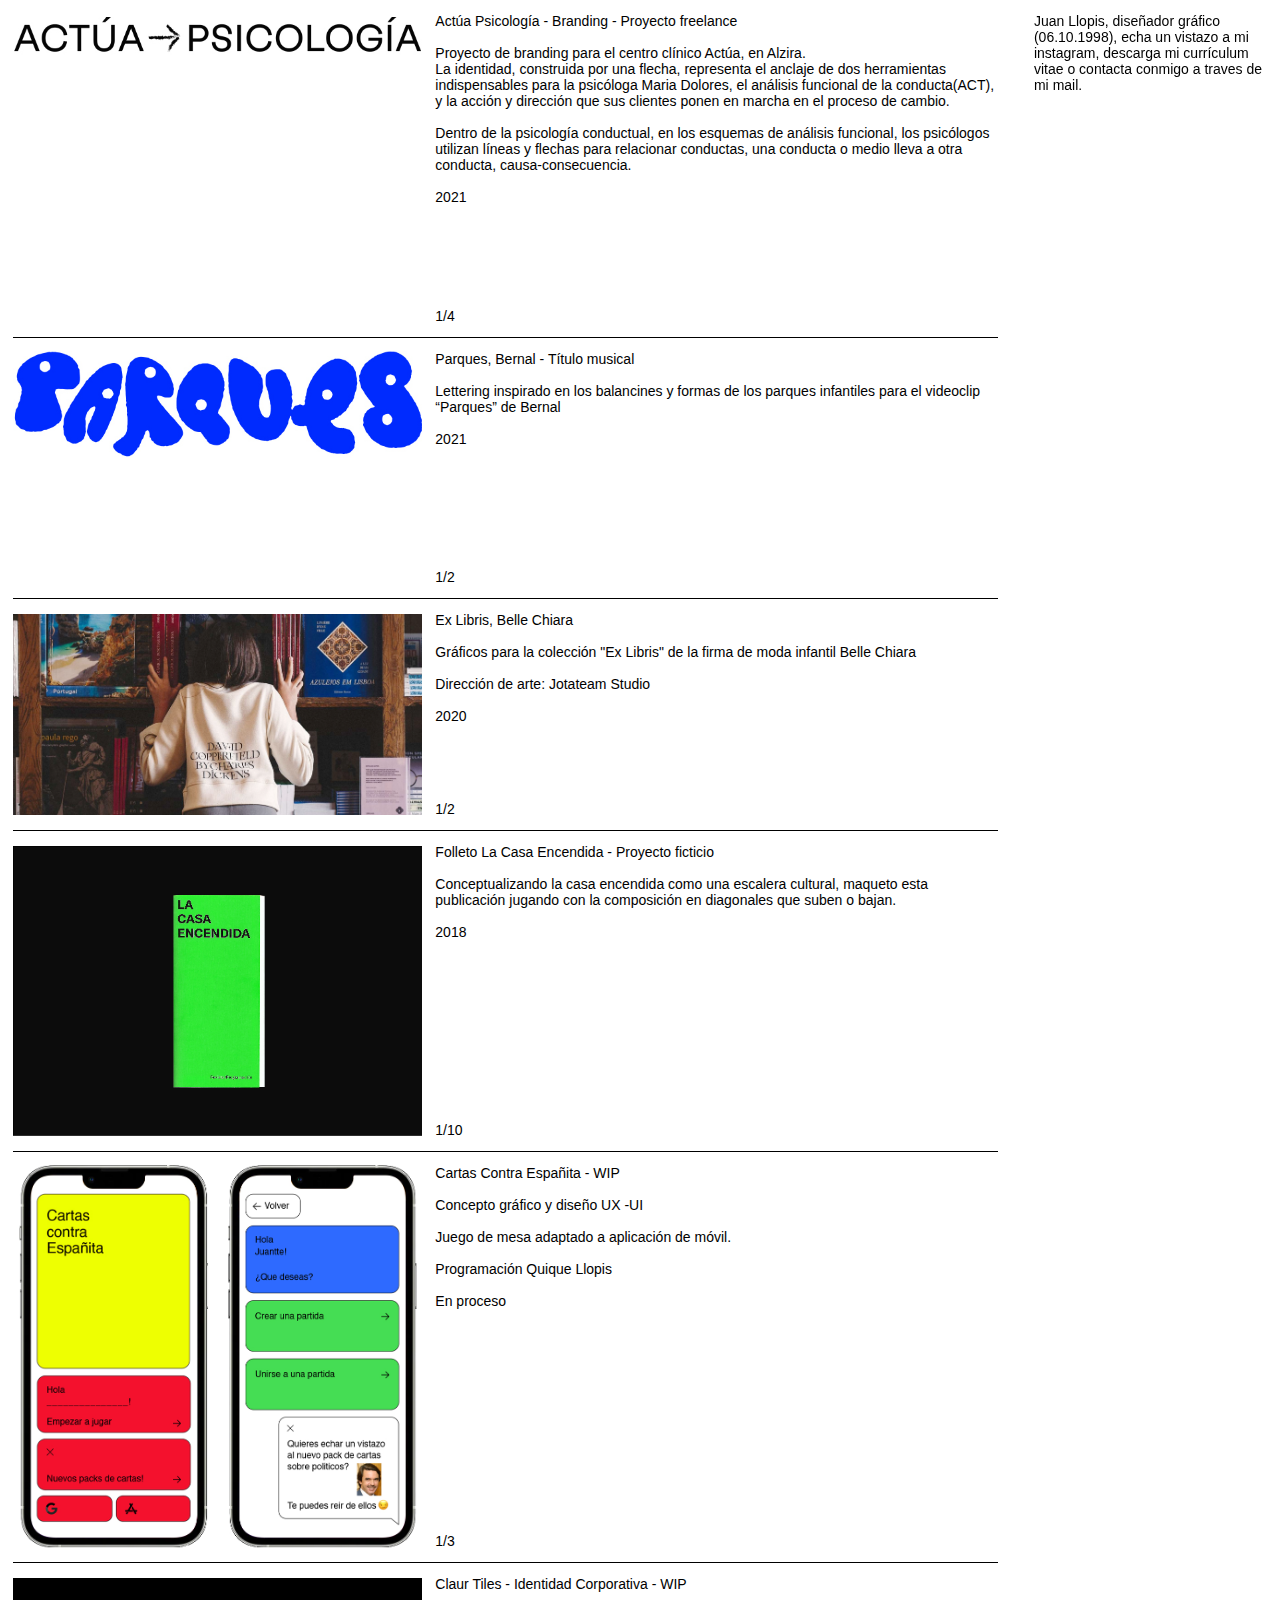
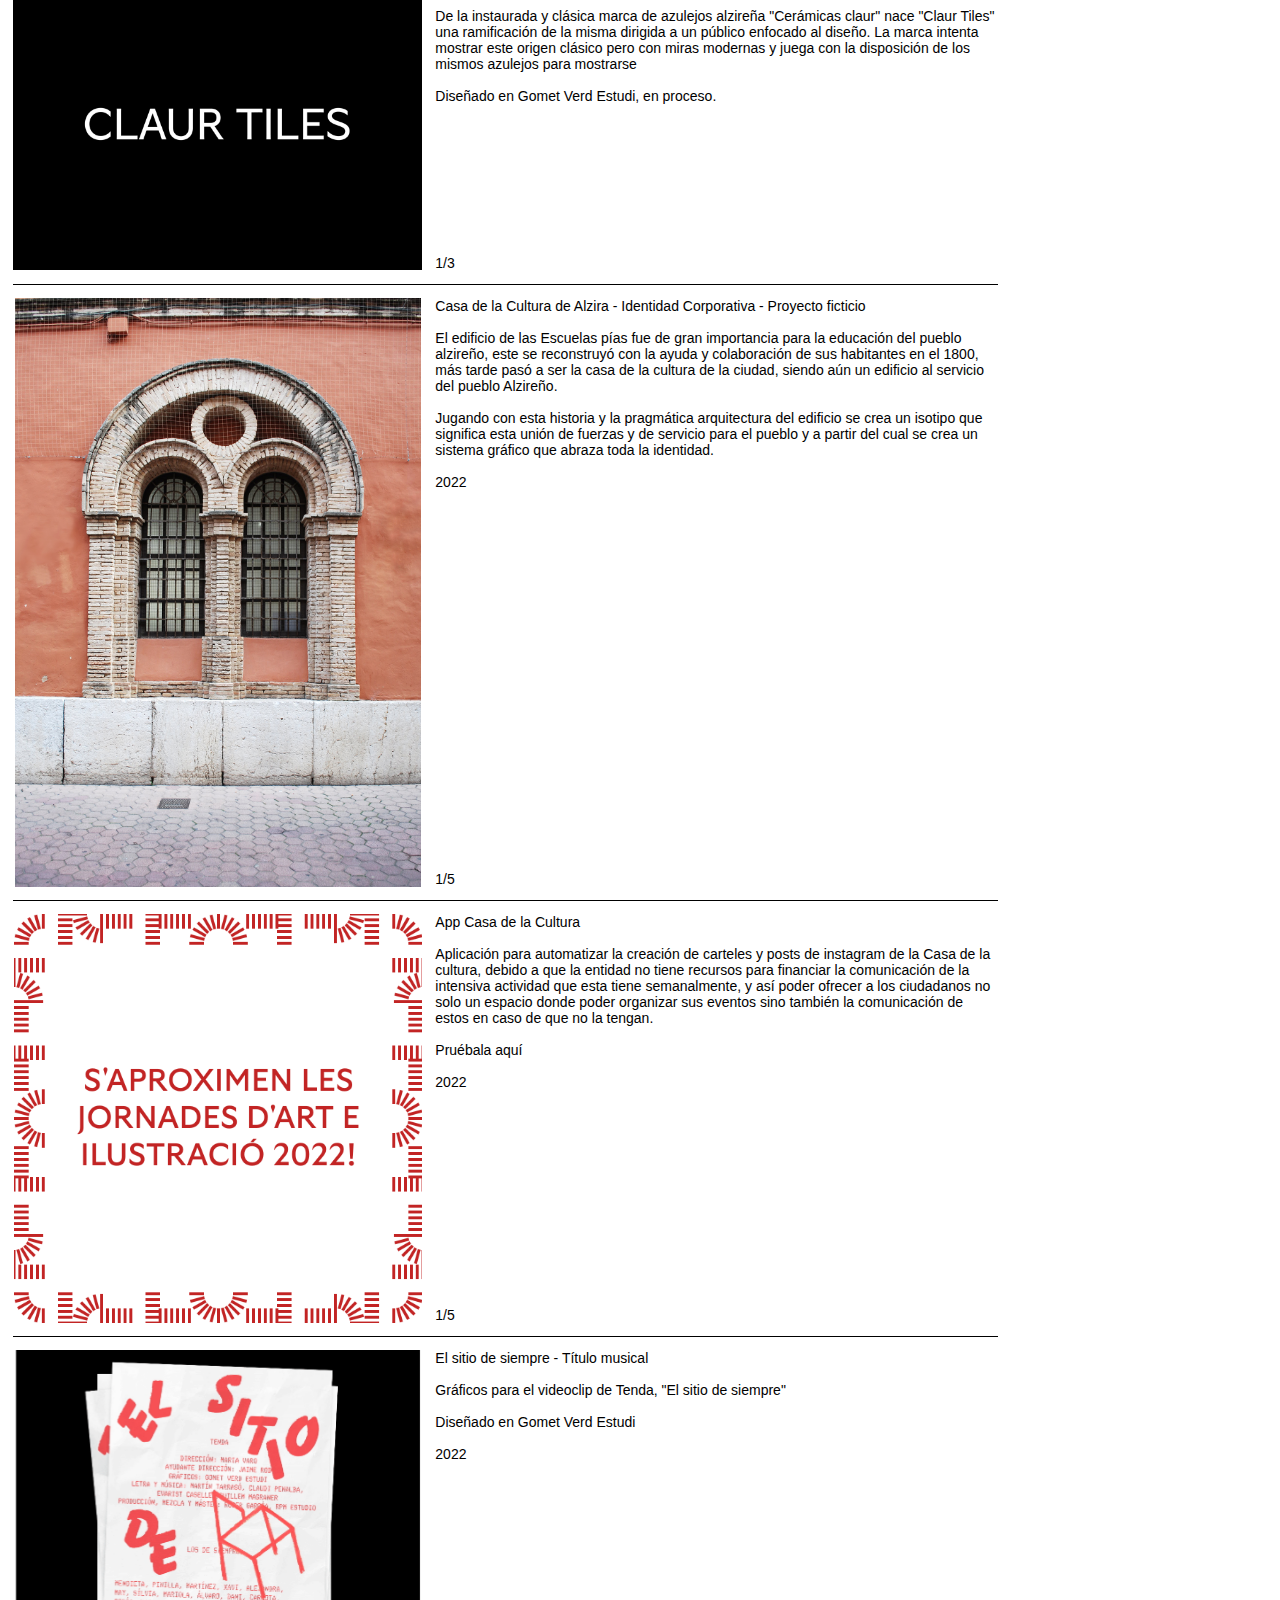
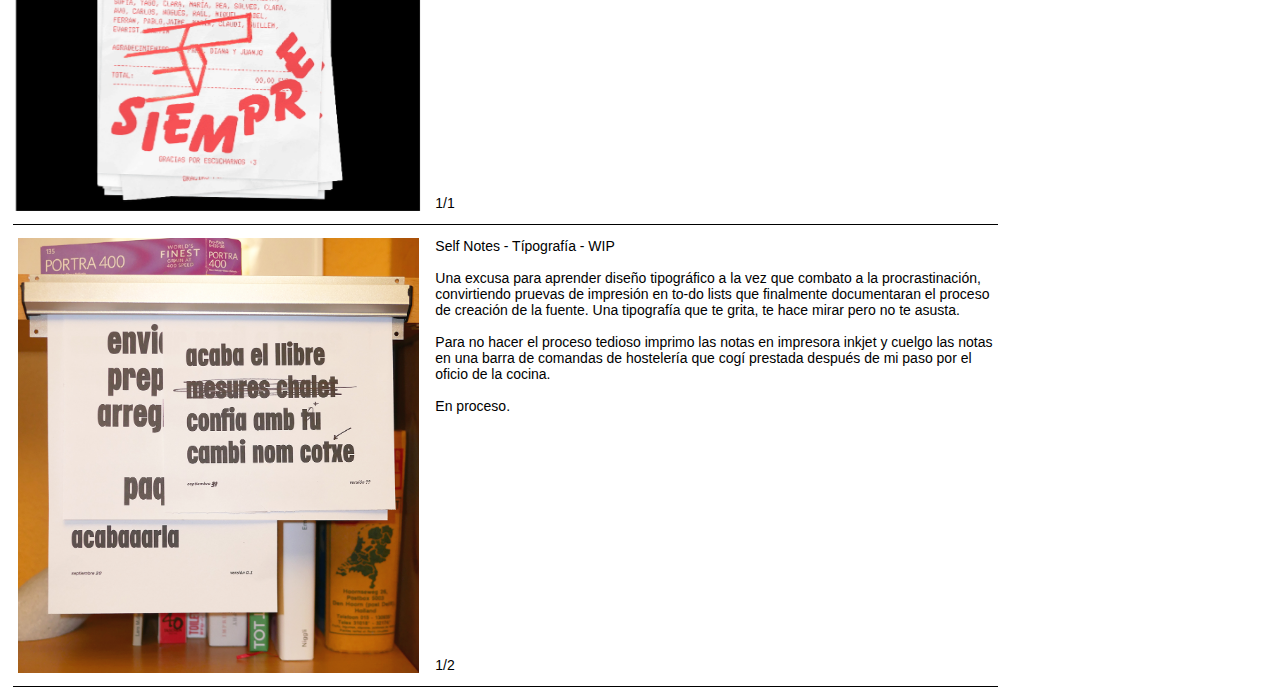
==== index.html @ ba871045 "second commit" ====
<!DOCTYPE html>
<html xmlns="http://www.w3.org/1999/xhtml" lang="en-US">
<head>
	<meta charset="utf-8" />
	<title>Juan Llopis</title>
	<link rel="home" href="http://jacobwise.co.uk/" />

	<link rel="stylesheet" href="/Style Sheets/main.css">
	<link rel="shortcut icon" type="image/png" href="/assets/"/>


	<script src="https://code.jquery.com/jquery-3.3.1.min.js"
			integrity="sha256-FgpCb/KJQlLNfOu91ta32o/NMZxltwRo8QtmkMRdAu8="
			crossorigin="anonymous"></script>

</head>

<body>


		<main id="content" role="main">
    <header style="padding-left: 3%;" class="header col-2">
        
        <p>
            Juan Llopis, diseñador gráfico (06.10.1998), echa un vistazo a mi <a href="https://www.instagram.com/juantte.d/">instagram</a>, <a href="assets/cvjuanllopis.pdf">descarga mi currículum vitae</a> o contacta conmigo a traves de mi <a href="mailto:juantte@gmail.com">mail</a>.<br>
            <br>
        </p>

    </header>
    
    <div class="work">        
            <div class="row entry" style="position: relative">
                
                <div class="col-3">                        

                        <div class="slider slick-slider" data-id="slider--474" style="height: 24.3vw">                   <div class="slider__slide" style="background-image: url('/assets/logoactua.jpg')"></div>             <div class="slider__slide" style="background-image: url('/assets/01.jpg')"></div>                      <div class="slider__slide" style="background-image: url('/assets/02.jpg')"></div>                         <div class="slider__slide" style="background-image: url('/assets/instaactua.jpg')"></div>                                                                                     </div>
                </div>
                    
                <div  class="col-4 text">Actúa Psicología - Branding - Proyecto freelance<br>
                    <br><p>Proyecto de branding para el centro clínico Actúa, en Alzira.</p>
<p>La identidad, construida por una flecha, representa el anclaje de dos herramientas indispensables para la psicóloga Maria Dolores, el análisis funcional de la conducta(ACT), y la acción y dirección que sus clientes ponen en marcha en el proceso de cambio.</p>
<br><p>Dentro de la psicología conductual, en los esquemas de análisis funcional, los psicólogos utilizan líneas y flechas para relacionar conductas, una conducta o medio lleva a otra conducta, causa-consecuencia.
    </p>
<p><br /></p>
<p>2021</p>
                    
                    
                    <div class="text__count"></div>
                </div>
            </div>
            <div class="work__border col-7"></div>        
            <div class="row entry" style="position: relative">
                
                <div class="col-3">                        

                        <div class="slider slick-slider" data-id="slider--468" style="height:18.3vw">                                <div class="slider__slide" style="background-image: url('/assets/parquessolo.jpg')"></div>                                     <div class="slider__slide" style="background-image: url('/assets/bernal2.png')"></div>                        </div>
                </div>
                    
                <div class="col-4 text">Parques, Bernal - Título musical<br>
                    <br><p>Lettering inspirado en los balancines y formas de los parques infantiles para el videoclip <p><a href="https://www.youtube.com/watch?v=XXA6xqgyew8">“Parques” de Bernal</a> </p> 
</p>

<p><br /></p>
<p>2021
</p>
                    
                    
                    <div class="text__count"></div>
                </div>
            </div>
            <div class="work__border col-7"></div>        
            <div class="row entry" style="position: relative">
                
                <div class="col-3">                        

                        <div class="slider slick-slider" data-id="slider--463" style="height:16vw">                                <div class="slider__slide" style="background-image: url('/assets/exibris1.png')"></div>      <div class="slider__slide" style="background-image: url('assets/exlibris2.png')"></div>                       </div>
                </div>
                    
                <div class="col-4 text">Ex Libris, Belle Chiara<br>
                    <br><p>Gráficos para la colección "Ex Libris" de la firma de moda infantil Belle Chiara</p>
                    <br><p>Dirección de arte: Jotateam Studio</p>
<p><br /></p>
<p>2020</p>
                    
                    
                    <div class="text__count"></div>
                </div>
            </div>
            <div class="work__border col-7"></div>        
            <div class="row entry" style="position: relative">
                
                <div class="col-3">                        

                        <div class="slider slick-slider" data-id="slider--456" style="height:23vw">      <div class="slider__slide" style="background-image: url('assets/casa1.jpg')"></div>   <div class="slider__slide" style="background-image: url('assets/casae1.jpg')"></div>  <div class="slider__slide" style="background-image: url('assets/casae2.jpg')"></div>                                              <div class="slider__slide" style="background-image: url('/assets/casa2.jpg')"></div>                                <div class="slider__slide" style="background-image: url('/assets/casa3.jpg')"></div>                                <div class="slider__slide" style="background-image: url('/assets/casa4.jpg')"></div>                                <div class="slider__slide" style="background-image: url('/assets/casa5.jpg')"></div>                <div class="slider__slide" style="background-image: url('/assets/casa6.jpg')"></div>        <div class="slider__slide" style="background-image: url('/assets/casa7.jpg')"></div>  <div class="slider__slide" style="background-image: url('/assets/casa8.jpg')"></div>   </div>
                </div>
                    
                <div class="col-4 text">Folleto La Casa Encendida - Proyecto ficticio<br>
                    <br><p>Conceptualizando la casa encendida como una escalera cultural, maqueto esta publicación jugando con la composición en diagonales que suben o bajan.</p>
<p><br /></p>
<p>2018</p>
                    
                    
                    <div class="text__count"></div>
                </div>
            </div>
            <div class="work__border col-7"></div>        
            <div class="row entry" style="position: relative">
                
                <div class="col-3">                        

                        <div class="slider slick-slider" data-id="slider--450" style="height:30vw">                                <div class="slider__slide" style="background-image: url('/assets/cce1.jpg')"></div>        <div class="slider__slide" style="background-image: url('/assets/cce2.jpg')"></div>       <div class="slider__slide" style="background-image: url('/assets/cce3.jpg')"></div>          </div>
                </div>
                    
                <div class="col-4 text">Cartas Contra Españita - WIP<br>
                    <br><p>Concepto gráfico y diseño UX
                        -UI 
                    </p><p><br /></p><p>Juego de mesa adaptado a aplicación de móvil.</p>
                    <br /></p><p>Programación Quique Llopis</p>
                    <br /></p><p>En proceso</p>
                    
                    <div class="text__count"></div>
                </div>
            </div>
            <div class="work__border col-7"></div>        
            <div class="row entry" style="position: relative">
                
                <div class="col-3">                        

                        <div class="slider slick-slider" data-id="slider--448" style="height:23vw">                                <div class="slider__slide" style="background-image: url('/assets/claur1.jpg')"></div>                  <div class="slider__slide" style="background-image: url('/assets/claur3.jpg')"></div>              <div class="slider__slide" style="background-image: url('assets/claur2.jpg')"></div>                                                                                                 </div>
                </div>
                    
                <div class="col-4 text">Claur Tiles - Identidad Corporativa - WIP <br>
                    <br><p>De la instaurada y clásica marca de azulejos alzireña "Cerámicas claur" nace "Claur Tiles" una ramificación de la misma dirigida a un público enfocado al diseño. La marca intenta mostrar este origen clásico pero con miras modernas y juega con la disposición de los mismos azulejos para mostrarse </p>
<p><br /></p>
<p>Diseñado en Gomet Verd Estudi, en proceso.
</p>
                    
                    
                    <div class="text__count"></div>
                </div>
            </div>
            <div class="work__border col-7"></div>        
            <div class="row entry" style="position: relative">
                
                <div class="col-3">                        

                        <div class="slider slick-slider" data-id="slider--437" style="height:46vw">         <div class="slider__slide" style="background-image: url('/assets/cultura001@0.5x.jpg')"></div>     <div class="slider__slide" style="background-image: url('/assets/cultura02@0.5x.jpg')"></div>                 <div class="slider__slide" style="background-image: url('/assets/cultura5@0.5x@0.5x.jpg')"></div>                                <div class="slider__slide" style="background-image: url('assets/cultura2@0.5x@0.5x.jpg')"></div>     <div class="slider__slide" style="background-image: url('assets/cultura4@0.5x.jpg')"></div>                    </div>
                </div>
                    
                <div class="col-4 text">Casa de la Cultura de Alzira - Identidad Corporativa - Proyecto ficticio<br>
                    <br><p>El edificio de las Escuelas pías fue de gran importancia para la educación del pueblo alzireño, este se reconstruyó con la ayuda y colaboración de sus habitantes en el 1800,  más tarde pasó a ser la casa de la cultura de la ciudad, siendo aún un edificio al servicio del pueblo Alzireño.</p>
                    <br><p>Jugando con esta historia y la pragmática arquitectura del edificio se crea un isotipo que significa esta unión de fuerzas y de servicio para el pueblo y a partir del cual se crea un sistema gráfico que abraza toda la identidad.</p>

</p>
<p><br /></p>
<p>2022
</p>
<div class="text__count"></div>
</div>
</div>
<div class="work__border col-7"></div>        
<div class="row entry" style="position: relative">

                    <div class="col-3">                        

                        <div class="slider slick-slider" data-id="slider--426" style="height: 32vw">                                <div class="slider__slide" style="background-image: url('/assets/cultura.gif')"></div>        <div class="slider__slide" style="background-image: url('/assets/spreads.gif')"></div>                        <div class="slider__slide" style="background-image: url('/assets/culturapp1.jpg')"></div>                                <div class="slider__slide" style="background-image: url('/assets/culturapp2.jpg')"></div>                                <div class="slider__slide" style="background-image: url('/assets/culturapp3.jpg')"></div>               </div>
                    </div>
    
<div class="col-4 text">App Casa de la Cultura<br>    
    <br><p>Aplicación para automatizar la creación de carteles y posts de instagram de la Casa de la cultura, debido a que la entidad no tiene recursos para financiar la comunicación de la intensiva actividad que esta tiene semanalmente, y así poder ofrecer a los ciudadanos no solo un espacio donde poder organizar sus eventos sino también la comunicación de estos en caso de que no la tengan.</a></p>
    <br><p><a href="https://juantte.github.io/casaculturasystem.github.io/index.html">Pruébala aquí</a></p>
    

<p><br />2022</p>
                    
                    <div class="text__count"></div>
                </div>
            </div>
            <div class="work__border col-7"></div>        
            <div class="row entry" style="position: relative">
                
                <div class="col-3">                        

                        <div class="slider slick-slider" data-id="slider--426" style="height: 36vw">                                <div class="slider__slide" style="background-image: url('/assets/tenda.gif')"></div>                                                        </div>
                </div>
                    
                <div class="col-4 text">El sitio de siempre - Título musical<br>
                    <br><p>Gráficos para el videoclip de <a href="https://www.youtube.com/watch?v=_NTsh6kMvJc">Tenda, "El sitio de siempre"</a></p>
                    <br><p>Diseñado en Gomet Verd Estudi</a></p>
                    

<p><br />2022</p>

<div class="text__count"></div>
</div>
</div>
<div class="work__border col-7"></div>        
<div class="row entry" style="position: relative">

<div class="col-3">                        

        <div class="slider slick-slider" data-id="slider--426" style="height: 34vw">                                          <div class="slider__slide" style="background-image: url('/assets/notes3.jpg')"></div>        <div class="slider__slide" style="background-image: url('/assets/notes4.jpg')"></div>                                         </div>
</div>
    
<div class="col-4 text">Self Notes - Típografía - WIP<br>
    <br><p>Una excusa para aprender diseño tipográfico a la vez que combato a la procrastinación, convirtiendo pruevas de impresión en to-do lists que finalmente documentaran el proceso de creación de la fuente. Una tipografía que te grita, te hace mirar pero no te asusta.</a></p>
    <br><p> Para no hacer el proceso tedioso imprimo las notas en impresora inkjet y cuelgo las notas en una barra de comandas de hostelería que cogí prestada después de mi paso por el oficio de la cocina.</a></p>
    <br><p>En proceso.</a></p>
                    
                    <div class="text__count"></div>
                </div>
            </div>
            <div class="work__border col-7"></div>
    </div> 

    
    <script type="text/javascript" src="scripts/slick.js"></script>

    <script>

        $('.entry').each(function() {
            var $status = $(this).find('.text__count');
            var $slider = $(this).find('.slider');

            $slider.on('init reInit afterChange', function(event, slick, currentSlide, nextSlide){
                var i = (currentSlide ? currentSlide : 0) + 1;
                $status.text(i + '/' + slick.slideCount);
            });

            $slider.slick({
                speed: 0,
                arrows: true,
                nextArrow: '<div class="slider__next"></div>',
                prevArrow: '<div class="slider__prev"></div>',
            });
        });
            
        
    
    
 
                    
    </script>		</main>
				
	

</body>
</html>
---- Style Sheets/main.css ----
@charset "UTF-8";
/* line 1, scss/globals/_reset.scss */
* {
  margin: 0;
  padding: 0;
  box-sizing: border-box;
}

/* line 7, scss/globals/_reset.scss */
img {
  width: 100%;
}

@font-face {
  font-family: "AUTHENTICSans";
  src: url(fonts/AUTHENTICSans-90.otf);
}
/* line 21, scss/globals/_reset.scss */
body {
  font-family: "AUTHENTICSans", "Helvetica", sans-serif;
  font-size: 14px;
}

/* line 26, scss/globals/_reset.scss */
a {
  color: inherit;
  text-decoration: none;
}
/* line 30, scss/globals/_reset.scss */
a:hover {
  border-bottom: 1px solid black;
}

/* line 35, scss/globals/_reset.scss */
.copy p {
  margin-bottom: 1em;
}

/* line 39, scss/globals/_reset.scss */
.border-bottom {
  border-bottom: 1px solid black;
}

/* line 43, scss/globals/_reset.scss */
.text-right {
  text-align: right;
}

/* line 47, scss/globals/_reset.scss */
.about-text {
  font-size: 6.5vw;
  line-height: 1.1;
}
/* line 51, scss/globals/_reset.scss */
.about-text a:hover {
  border-bottom: 0;
}

/* line 56, scss/globals/_reset.scss */
.special-j {
  width: 1.3em;
  height: 1.2em;
  display: inline-block;
  margin-bottom: -.2em;
}

/* line 63, scss/globals/_reset.scss */
.test {
  color: red;
}

/* line 1, scss/globals/_grid.scss */
main {
  margin-top: 13px;
}

/* line 5, scss/globals/_grid.scss */
.row {
  display: flex;
}
/* line 7, scss/globals/_grid.scss */
.row--margin {
  margin: 13px;
}

/* line 13, scss/globals/_grid.scss */
.col-1 {
  width: 11.111%;
}

/* line 14, scss/globals/_grid.scss */
.col-2 {
  width: 22.222%;
}

/* line 15, scss/globals/_grid.scss */
.col-3 {
  width: 33.333%;
}

/* line 16, scss/globals/_grid.scss */
.col-4 {
  width: 44.444%;
}

/* line 17, scss/globals/_grid.scss */
.col-5 {
  width: 55.555%;
}

/* line 18, scss/globals/_grid.scss */
.col-6 {
  width: 66.666%;
}

/* line 19, scss/globals/_grid.scss */
.col-7 {
  width: 77.777%;
}

/* line 20, scss/globals/_grid.scss */
.col-8 {
  width: 88.888%;
}

/* line 22, scss/globals/_grid.scss */
.off-1 {
  margin-left: 11.111%;
}

/* line 23, scss/globals/_grid.scss */
.off-2 {
  margin-left: 22.222%;
}

/* line 24, scss/globals/_grid.scss */
.off-3 {
  margin-left: 33.333%;
}

/* line 25, scss/globals/_grid.scss */
.off-4 {
  margin-left: 44.444%;
}

/* line 26, scss/globals/_grid.scss */
.off-5 {
  margin-left: 55.555%;
}

/* line 27, scss/globals/_grid.scss */
.off-6 {
  margin-left: 66.666%;
}

/* line 28, scss/globals/_grid.scss */
.off-7 {
  margin-left: 77.777%;
}

/* line 29, scss/globals/_grid.scss */
.off-8 {
  margin-left: 88.888%;
}

/* line 32, scss/globals/_grid.scss */
.face-1 {
  width: 20%;
}

/* line 33, scss/globals/_grid.scss */
.face-2 {
  width: 40%;
}

/* line 35, scss/globals/_grid.scss */
.about-half {
  width: 50%;
}

/* line 37, scss/globals/_grid.scss */
.about-cols {
  width: 100%;
  column-count: 2;
  column-gap: 13px;
}

/* line 43, scss/globals/_grid.scss */
[class*='col-'] {
  padding-right: 13px;
}

/* line 47, scss/globals/_grid.scss */
[class*='col-']:last-of-type {
  padding-right: 0;
}

/* line 52, scss/globals/_grid.scss */
.footer-margin {
  margin-bottom: 60px;
}

/* line 56, scss/globals/_grid.scss */
.gap-top {
  margin-top: 1em;
}

/* line 57, scss/globals/_grid.scss */
.gap-bottom {
  margin-bottom: 1em;
}

/* line 58, scss/globals/_grid.scss */
.gap-bottom-2 {
  margin-bottom: 2em;
}

/* line 60, scss/globals/_grid.scss */
.pad-top {
  padding-top: 1em;
}

/* line 61, scss/globals/_grid.scss */
.pad-bottom {
  padding-bottom: 1em;
}

/* Slider */
/* line 2, scss/globals/_slick.scss */
.slick-slider {
  position: relative;
  display: block;
  box-sizing: border-box;
  -webkit-user-select: none;
  -moz-user-select: none;
  -ms-user-select: none;
  user-select: none;
  -webkit-touch-callout: none;
  -khtml-user-select: none;
  -ms-touch-action: pan-y;
  touch-action: pan-y;
  -webkit-tap-highlight-color: transparent;
}

/* line 21, scss/globals/_slick.scss */
.slick-list {
  position: relative;
  height: 100%;
  display: block;
  overflow: hidden;
  margin: 0;
  padding: 0;
}

/* line 31, scss/globals/_slick.scss */
.slick-list:focus {
  outline: none;
}

/* line 35, scss/globals/_slick.scss */
.slick-list.dragging {
  cursor: pointer;
  cursor: hand;
}

/* line 41, scss/globals/_slick.scss */
.slick-slider .slick-track,
.slick-slider .slick-list {
  -webkit-transform: translate3d(0, 0, 0);
  -moz-transform: translate3d(0, 0, 0);
  -ms-transform: translate3d(0, 0, 0);
  -o-transform: translate3d(0, 0, 0);
  transform: translate3d(0, 0, 0);
}

/* line 51, scss/globals/_slick.scss */
.slick-track {
  position: relative;
  top: 0;
  left: 0;
  height: 100%;
  display: block;
  margin-left: auto;
  margin-right: auto;
}

/* line 62, scss/globals/_slick.scss */
.slick-track:before,
.slick-track:after {
  display: table;
  content: '';
}

/* line 69, scss/globals/_slick.scss */
.slick-track:after {
  clear: both;
}

/* line 73, scss/globals/_slick.scss */
.slick-loading .slick-track {
  visibility: hidden;
}

/* line 78, scss/globals/_slick.scss */
.slick-slide {
  display: none;
  float: left;
  height: 100%;
  min-height: 1px;
}
/* line 85, scss/globals/_slick.scss */
.slick-slide div {
  height: 100%;
}

/* line 90, scss/globals/_slick.scss */
[dir='rtl'] .slick-slide {
  float: right;
}

/* line 94, scss/globals/_slick.scss */
.slick-slide img {
  display: block;
}

/* line 98, scss/globals/_slick.scss */
.slick-slide.slick-loading img {
  display: none;
}

/* line 102, scss/globals/_slick.scss */
.slick-slide.dragging img {
  pointer-events: none;
}

/* line 106, scss/globals/_slick.scss */
.slick-initialized .slick-slide {
  display: block;
}

/* line 110, scss/globals/_slick.scss */
.slick-loading .slick-slide {
  visibility: hidden;
}

/* line 114, scss/globals/_slick.scss */
.slick-vertical .slick-slide {
  display: block;
  height: auto;
  border: 1px solid transparent;
}

/* line 122, scss/globals/_slick.scss */
.slick-arrow.slick-hidden {
  display: none;
}

/* Slider */
/* Arrows */
/* line 158, scss/globals/_slick.scss */
.slick-prev,
.slick-next {
  background: red;
  position: absolute;
  display: block;
  height: 100%;
  width: 100%;
  line-height: 0px;
  font-size: 0px;
  cursor: pointer;
  background: transparent;
  color: transparent;
  top: 0%;
  padding: 0;
  border: none;
  outline: none;
}
/* line 174, scss/globals/_slick.scss */
.slick-prev:hover, .slick-prev:focus,
.slick-next:hover,
.slick-next:focus {
  outline: none;
  background: transparent;
  color: transparent;
}
/* line 178, scss/globals/_slick.scss */
.slick-prev:hover:before, .slick-prev:focus:before,
.slick-next:hover:before,
.slick-next:focus:before {
  opacity: 1;
}
/* line 182, scss/globals/_slick.scss */
.slick-prev.slick-disabled:before,
.slick-next.slick-disabled:before {
  opacity: 0.25;
}
/* line 185, scss/globals/_slick.scss */
.slick-prev:before,
.slick-next:before {
  font-family: "slick";
  font-size: 20px;
  line-height: 1;
  color: white;
  opacity: 0.75;
  -webkit-font-smoothing: antialiased;
  -moz-osx-font-smoothing: grayscale;
}

/* line 196, scss/globals/_slick.scss */
.slick-prev {
  display: none;
  left: -25px;
}

/* line 201, scss/globals/_slick.scss */
.slick-next {
  right: 0;
}

/* Dots */
/* line 207, scss/globals/_slick.scss */
.slick-dotted.slick-slider {
  margin-bottom: 30px;
}

/* line 211, scss/globals/_slick.scss */
.slick-dots {
  position: absolute;
  bottom: -25px;
  list-style: none;
  display: block;
  text-align: center;
  padding: 0;
  margin: 0;
  width: 100%;
}
/* line 220, scss/globals/_slick.scss */
.slick-dots li {
  position: relative;
  display: inline-block;
  height: 20px;
  width: 20px;
  margin: 0 5px;
  padding: 0;
  cursor: pointer;
}
/* line 228, scss/globals/_slick.scss */
.slick-dots li button {
  border: 0;
  background: transparent;
  display: block;
  height: 20px;
  width: 20px;
  outline: none;
  line-height: 0px;
  font-size: 0px;
  color: transparent;
  padding: 5px;
  cursor: pointer;
}
/* line 240, scss/globals/_slick.scss */
.slick-dots li button:hover, .slick-dots li button:focus {
  outline: none;
}
/* line 242, scss/globals/_slick.scss */
.slick-dots li button:hover:before, .slick-dots li button:focus:before {
  opacity: 1;
}
/* line 246, scss/globals/_slick.scss */
.slick-dots li button:before {
  position: absolute;
  top: 0;
  left: 0;
  content: "•";
  width: 20px;
  height: 20px;
  font-family: "slick";
  font-size: 6px;
  line-height: 20px;
  text-align: center;
  color: black;
  opacity: 0.25;
  -webkit-font-smoothing: antialiased;
  -moz-osx-font-smoothing: grayscale;
}
/* line 263, scss/globals/_slick.scss */
.slick-dots li.slick-active button:before {
  color: black;
  opacity: 0.75;
}

/* line 1, scss/blocks/_header.scss */
.header {
  position: fixed;
  right: 0;
  top: 13px;
  z-index: 1001;
}
/* line 7, scss/blocks/_header.scss */
.header__back {
  position: fixed;
  z-index: 1001;
  left: 13px;
}

/* line 1, scss/blocks/_work.scss */
.work {
  margin-left: 13px;
}
/* line 4, scss/blocks/_work.scss */
.work__border {
  margin-top: 13px;
  margin-bottom: 13px;
  border-bottom: 1px solid black;
}

/* line 1, scss/blocks/_slider.scss */
.slider {
  width: 100%;
}
/* line 4, scss/blocks/_slider.scss */
.slider__slide {
  height: 100%;
  width: 100%;
  background-size: contain;
  background-position: center center;
  background-repeat: no-repeat;
}
/* line 12, scss/blocks/_slider.scss */
.slider__next, .slider__prev {
  position: absolute;
  height: 100%;
  width: 50%;
  z-index: 1000;
  top: 0;
}
/* line 20, scss/blocks/_slider.scss */
.slider__next {
  right: 0;
  cursor: e-resize;
}
/* line 24, scss/blocks/_slider.scss */
.slider__prev {
  cursor: w-resize;
}

/* line 1, scss/blocks/_text.scss */
.text {
  height: 100%;
  position: absolute;
  left: 33.333%;
}
/* line 5, scss/blocks/_text.scss */
.text__count {
  position: absolute;
  bottom: 0;
}

/* line 1, scss/blocks/_face.scss */
.face {
  margin-left: 13px;
  margin-right: 13px;
  border-bottom: 1px solid black;
}
/* line 6, scss/blocks/_face.scss */
.face:not(:first-of-type) {
  margin-top: 13px;
}
/* line 11, scss/blocks/_face.scss */
.face input:focus {
  outline: none;
}
/* line 15, scss/blocks/_face.scss */
.face input[type='text'] {
  border: 0;
  font-size: 90px;
  margin-top: 40px;
  margin-bottom: 10px;
  width: 100%;
  max-width: 100%;
  line-height: 1.5;
}
/* line 24, scss/blocks/_face.scss */
.face input[type='text']::placeholder {
  padding-top: 20px;
  padding-bottom: 20px;
  color: black;
}
/* line 31, scss/blocks/_face.scss */
.face input[type='range'] {
  width: 100%;
  -webkit-appearance: none;
  background: transparent;
  display: block;
  margin-top: 10px;
}
/* line 38, scss/blocks/_face.scss */
.face input[type='range']::-webkit-slider-thumb {
  -webkit-appearance: none;
  border: 1px solid black;
  height: 15px;
  width: 15px;
  border-radius: 15px;
  background: white;
  cursor: pointer;
  margin-top: -7px;
}
/* line 49, scss/blocks/_face.scss */
.face input[type='range']::-moz-range-thumb {
  -webkit-appearance: none;
  border: 1px solid black;
  height: 15px;
  width: 15px;
  border-radius: 15px;
  background: white;
  cursor: pointer;
  margin-top: -7px;
}
/* line 60, scss/blocks/_face.scss */
.face input[type='range']::-ms-thumb {
  -webkit-appearance: none;
  border: 1px solid black;
  height: 15px;
  width: 15px;
  border-radius: 15px;
  background: white;
  cursor: pointer;
  margin-top: -7px;
}
/* line 71, scss/blocks/_face.scss */
.face input[type='range']::-webkit-slider-runnable-track {
  width: 100%;
  height: 1px;
  background: black;
  cursor: pointer;
}
/* line 78, scss/blocks/_face.scss */
.face input[type='range']::-ms-track {
  width: 100%;
  cursor: pointer;
  background: transparent;
  border-color: transparent;
  color: transparent;
}

/* line 1, scss/blocks/_footer.scss */
.footer {
  position: fixed;
  bottom: 0;
  padding: 13px;
  width: 100%;
  background: white;
}
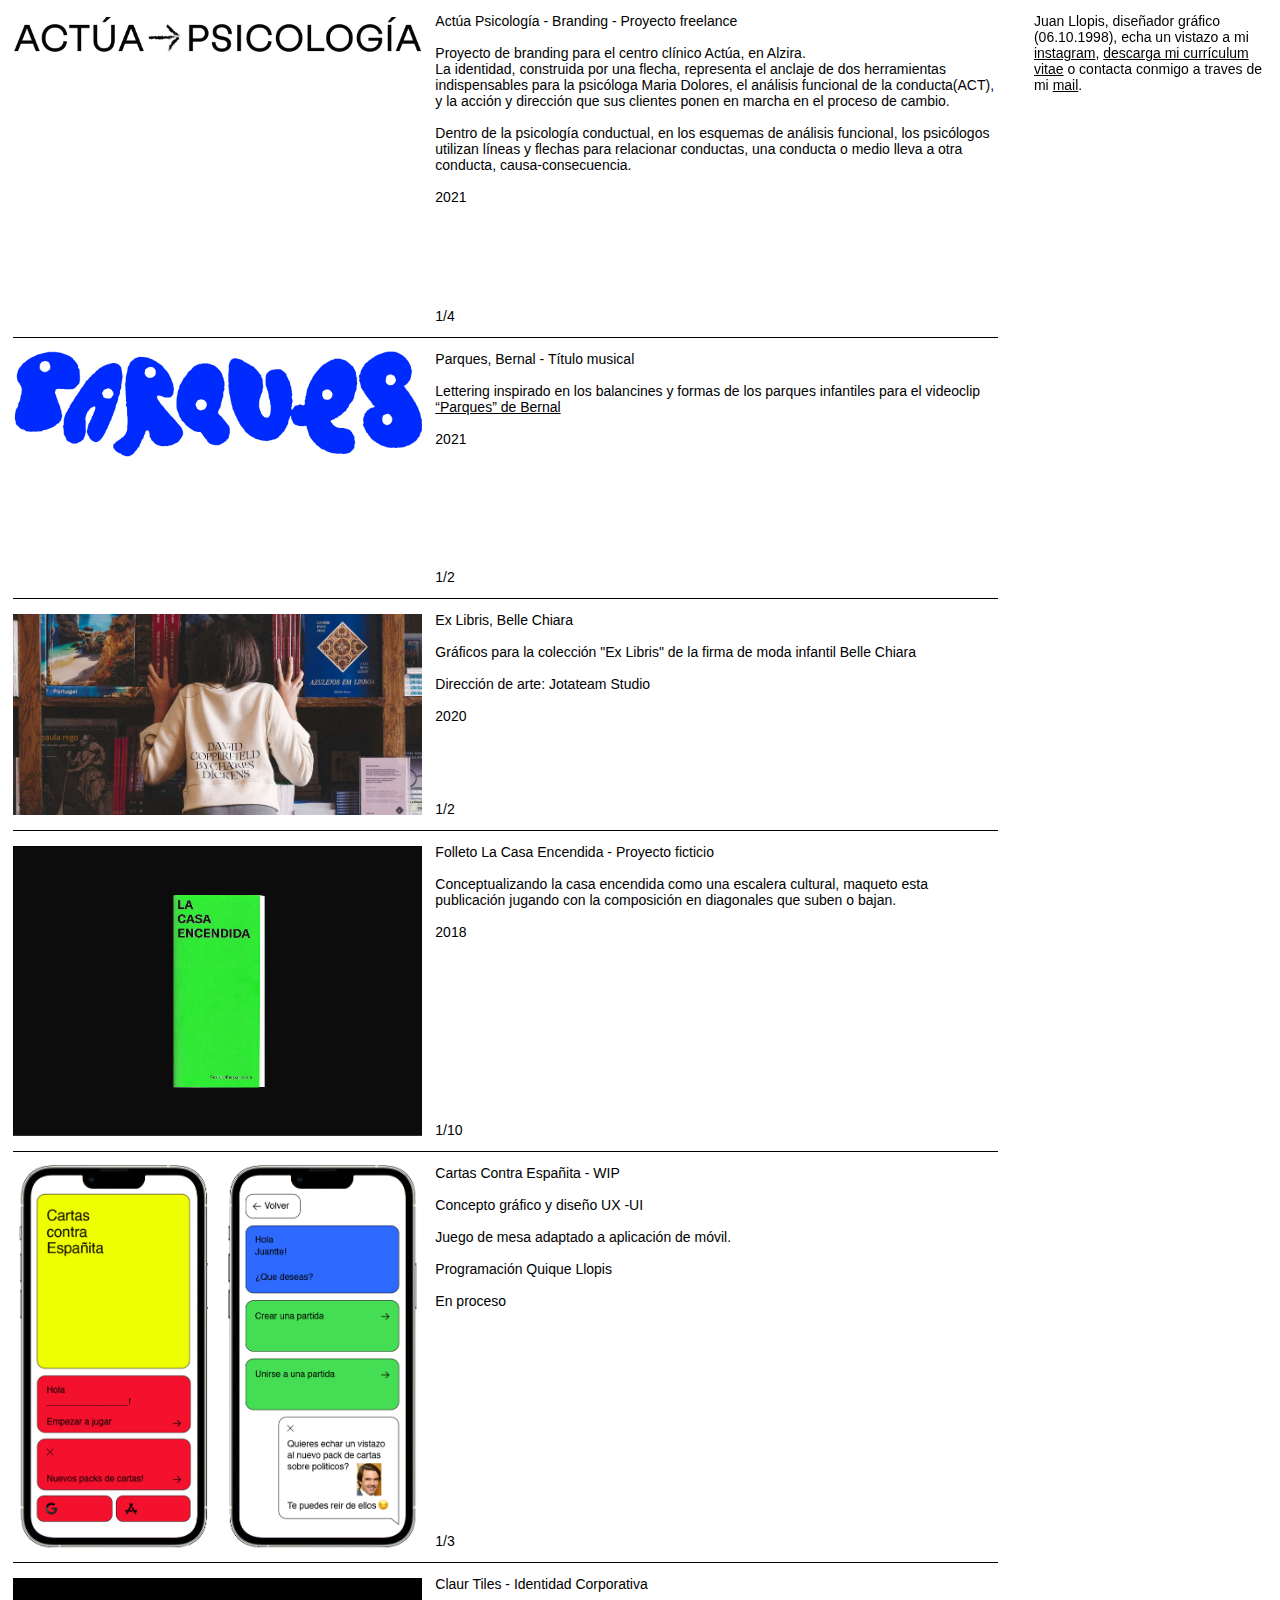
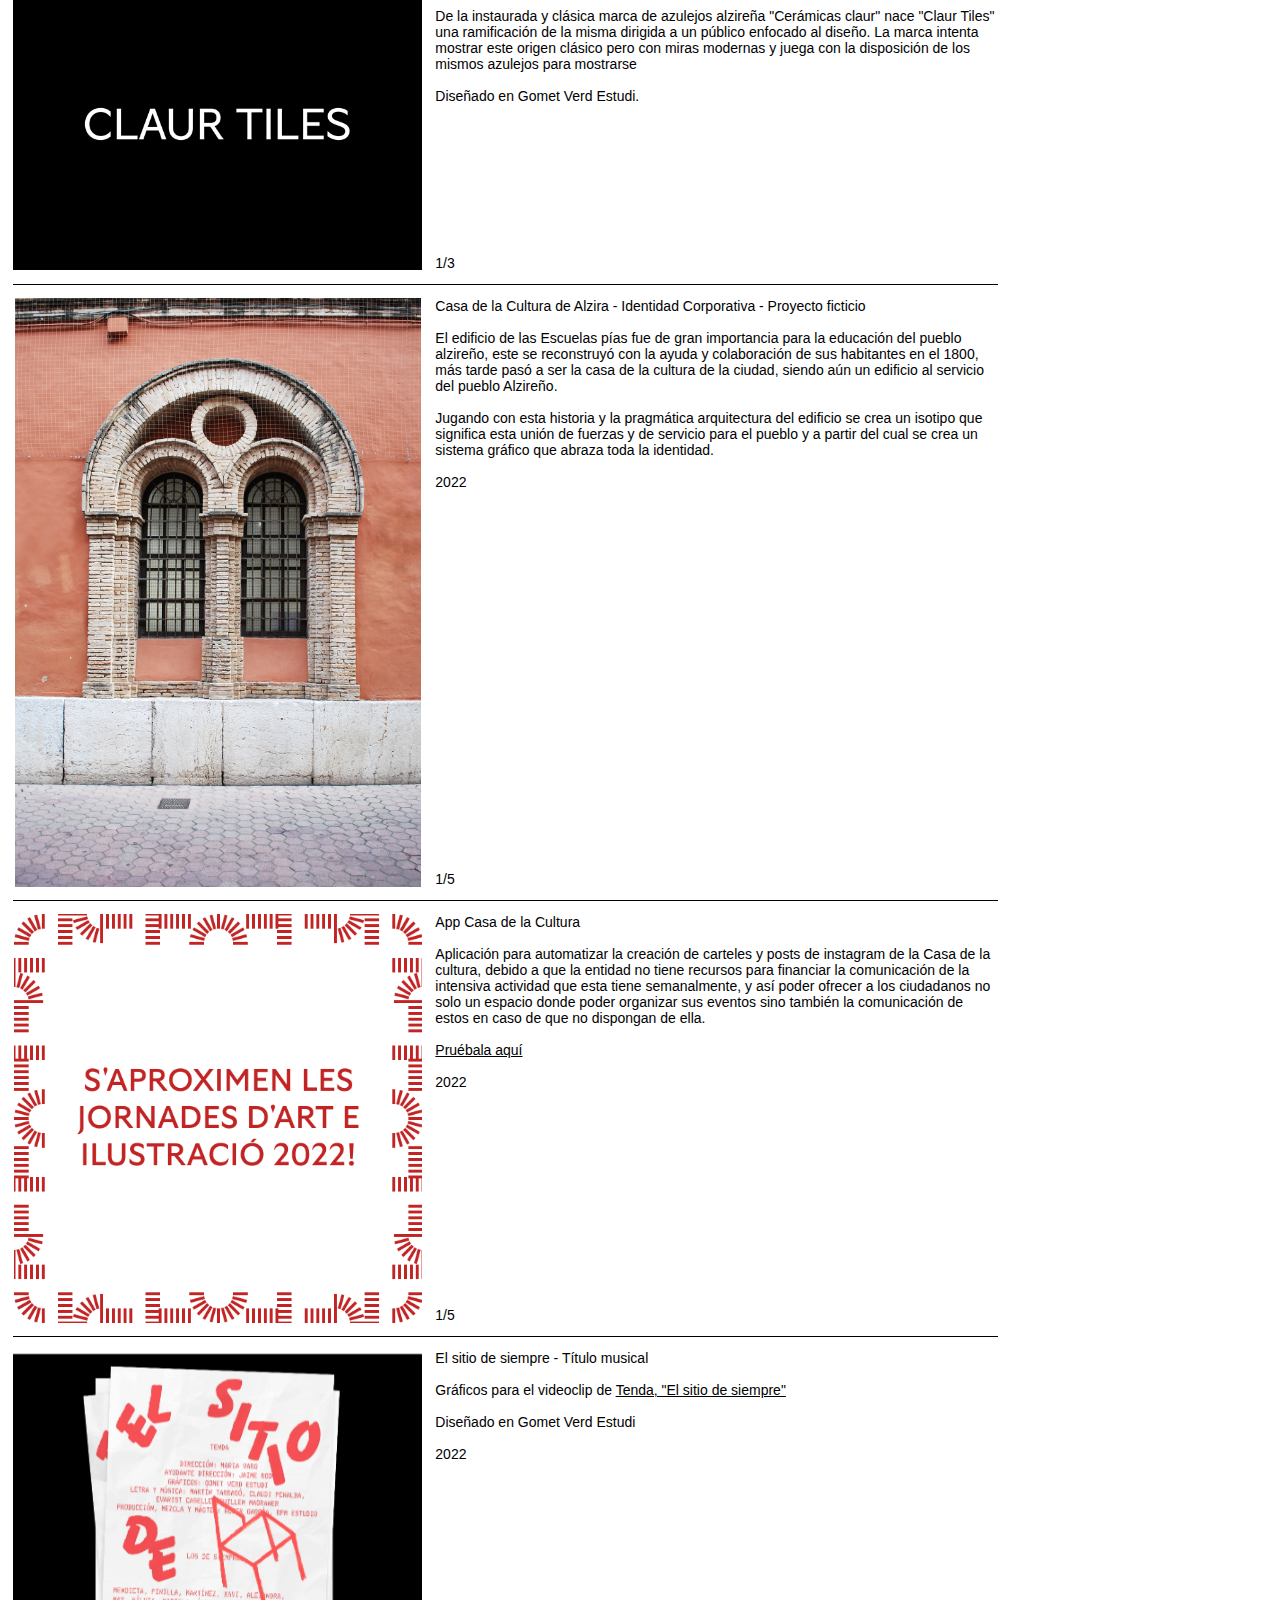
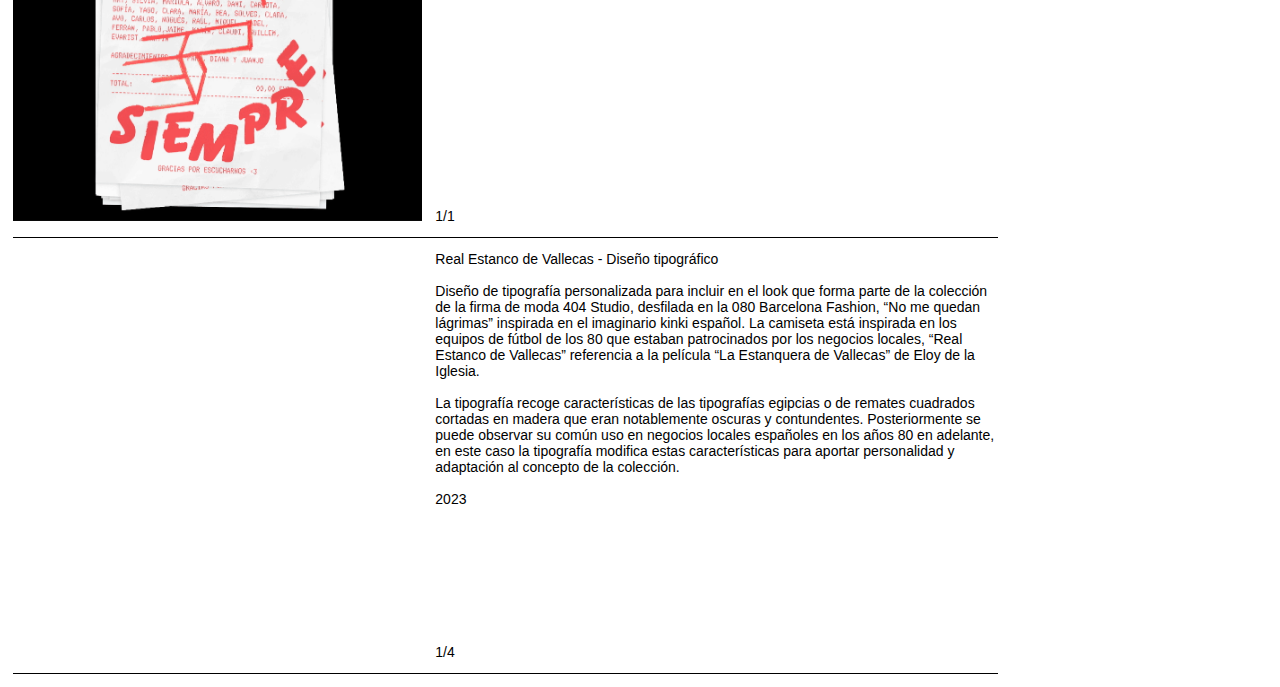
==== commit c79a40a0: "Update index.html" ====
--- a/index.html
+++ b/index.html
@@ -38,11 +38,11 @@
                     
                 <div  class="col-4 text">Actúa Psicología - Branding - Proyecto freelance<br>
                     <br><p>Proyecto de branding para el centro clínico Actúa, en Alzira.</p>
-<p>La identidad, construida por una flecha, representa el anclaje de dos herramientas indispensables para la psicóloga Maria Dolores, el análisis funcional de la conducta(ACT), y la acción y dirección que sus clientes ponen en marcha en el proceso de cambio.</p>
-<br><p>Dentro de la psicología conductual, en los esquemas de análisis funcional, los psicólogos utilizan líneas y flechas para relacionar conductas, una conducta o medio lleva a otra conducta, causa-consecuencia.
-    </p>
-<p><br /></p>
-<p>2021</p>
+                    <p>La identidad, construida por una flecha, representa el anclaje de dos herramientas indispensables para la psicóloga Maria Dolores, el análisis funcional de la conducta(ACT), y la acción y dirección que sus clientes ponen en marcha en el proceso de cambio.</p>
+                    <br><p>Dentro de la psicología conductual, en los esquemas de análisis funcional, los psicólogos utilizan líneas y flechas para relacionar conductas, una conducta o medio lleva a otra conducta, causa-consecuencia.
+                    </p>
+                    <p><br /></p>
+                    <p>2021</p>
                     
                     
                     <div class="text__count"></div>
@@ -129,10 +129,10 @@
                         <div class="slider slick-slider" data-id="slider--448" style="height:23vw">                                <div class="slider__slide" style="background-image: url('/assets/claur1.jpg')"></div>                  <div class="slider__slide" style="background-image: url('/assets/claur3.jpg')"></div>              <div class="slider__slide" style="background-image: url('assets/claur2.jpg')"></div>                                                                                                 </div>
                 </div>
                     
-                <div class="col-4 text">Claur Tiles - Identidad Corporativa - WIP <br>
+                <div class="col-4 text">Claur Tiles - Identidad Corporativa<br>
                     <br><p>De la instaurada y clásica marca de azulejos alzireña "Cerámicas claur" nace "Claur Tiles" una ramificación de la misma dirigida a un público enfocado al diseño. La marca intenta mostrar este origen clásico pero con miras modernas y juega con la disposición de los mismos azulejos para mostrarse </p>
 <p><br /></p>
-<p>Diseñado en Gomet Verd Estudi, en proceso.
+<p>Diseñado en Gomet Verd Estudi.
 </p>
                     
                     
@@ -167,7 +167,7 @@
                     </div>
     
 <div class="col-4 text">App Casa de la Cultura<br>    
-    <br><p>Aplicación para automatizar la creación de carteles y posts de instagram de la Casa de la cultura, debido a que la entidad no tiene recursos para financiar la comunicación de la intensiva actividad que esta tiene semanalmente, y así poder ofrecer a los ciudadanos no solo un espacio donde poder organizar sus eventos sino también la comunicación de estos en caso de que no la tengan.</a></p>
+    <br><p>Aplicación para automatizar la creación de carteles y posts de instagram de la Casa de la cultura, debido a que la entidad no tiene recursos para financiar la comunicación de la intensiva actividad que esta tiene semanalmente, y así poder ofrecer a los ciudadanos no solo un espacio donde poder organizar sus eventos sino también la comunicación de estos en caso de que no dispongan de ella.</a></p>
     <br><p><a href="https://juantte.github.io/casaculturasystem.github.io/index.html">Pruébala aquí</a></p>
     
 
@@ -181,7 +181,7 @@
                 
                 <div class="col-3">                        
 
-                        <div class="slider slick-slider" data-id="slider--426" style="height: 36vw">                                <div class="slider__slide" style="background-image: url('/assets/tenda.gif')"></div>                                                        </div>
+                        <div class="slider slick-slider" data-id="slider--426" style="height: 37vw">                                <div class="slider__slide" style="background-image: url('/assets/tenda.gif')"></div>                                                        </div>
                 </div>
                     
                 <div class="col-4 text">El sitio de siempre - Título musical<br>
@@ -195,7 +195,7 @@
 </div>
 </div>
 <div class="work__border col-7"></div>        
-<div class="row entry" style="position: relative">
+<!-- <div class="row entry" style="position: relative">
 
 <div class="col-3">                        
 
@@ -211,8 +211,27 @@
                 </div>
             </div>
             <div class="work__border col-7"></div>
+    </div>  -->
+
+<div class="row entry" style="position: relative">
+
+<div class="col-3">                        
+
+        <div class="slider slick-slider" data-id="slider--426" style="height: 32vw">                                          <div class="slider__slide" style="background-image: url('/assets/4042.jpeg')"></div>        <div class="slider__slide" style="background-image: url('/assets/4041.jpeg')"></div>        <div class="slider__slide" style="background-image: url('/assets/4043.jpg')"></div>  <div class="slider__slide" style="background-image: url('/assets/4044.jpg')"></div>                                </div>
+</div>
+    
+<div class="col-4 text">Real Estanco de Vallecas - Diseño tipográfico<br>
+    <br><p>Diseño de tipografía personalizada para incluir en el look que forma parte de la colección de la firma de moda 404 Studio, desfilada en la 080 Barcelona Fashion, “No me quedan lágrimas” inspirada en el imaginario kinki español. La camiseta está inspirada en los equipos de fútbol de los 80 que estaban patrocinados por los negocios locales, “Real Estanco de Vallecas” referencia a la película “La Estanquera de Vallecas” de Eloy de la Iglesia. </a></p>
+    <br><p> La tipografía recoge características de las tipografías egipcias o de remates cuadrados cortadas en madera que eran notablemente oscuras y contundentes. Posteriormente se puede observar su común uso en negocios locales españoles en los años 80 en adelante, en este caso la tipografía modifica estas características para aportar personalidad y adaptación al concepto de la colección.</a></p>
+    <br><p>2023</a></p>
+                    
+                    <div class="text__count"></div>
+                </div>
+            </div>
+            <div class="work__border col-7"></div>
     </div> 
 
+    
     
     <script type="text/javascript" src="scripts/slick.js"></script>
 
@@ -245,4 +264,4 @@
 	
 
 </body>
-</html>+</html>
--- a/Style Sheets/main.css
+++ b/Style Sheets/main.css
@@ -24,11 +24,7 @@
 /* line 26, scss/globals/_reset.scss */
 a {
   color: inherit;
-  text-decoration: none;
-}
-/* line 30, scss/globals/_reset.scss */
-a:hover {
-  border-bottom: 1px solid black;
+  text-decoration: underline;
 }
 
 /* line 35, scss/globals/_reset.scss */
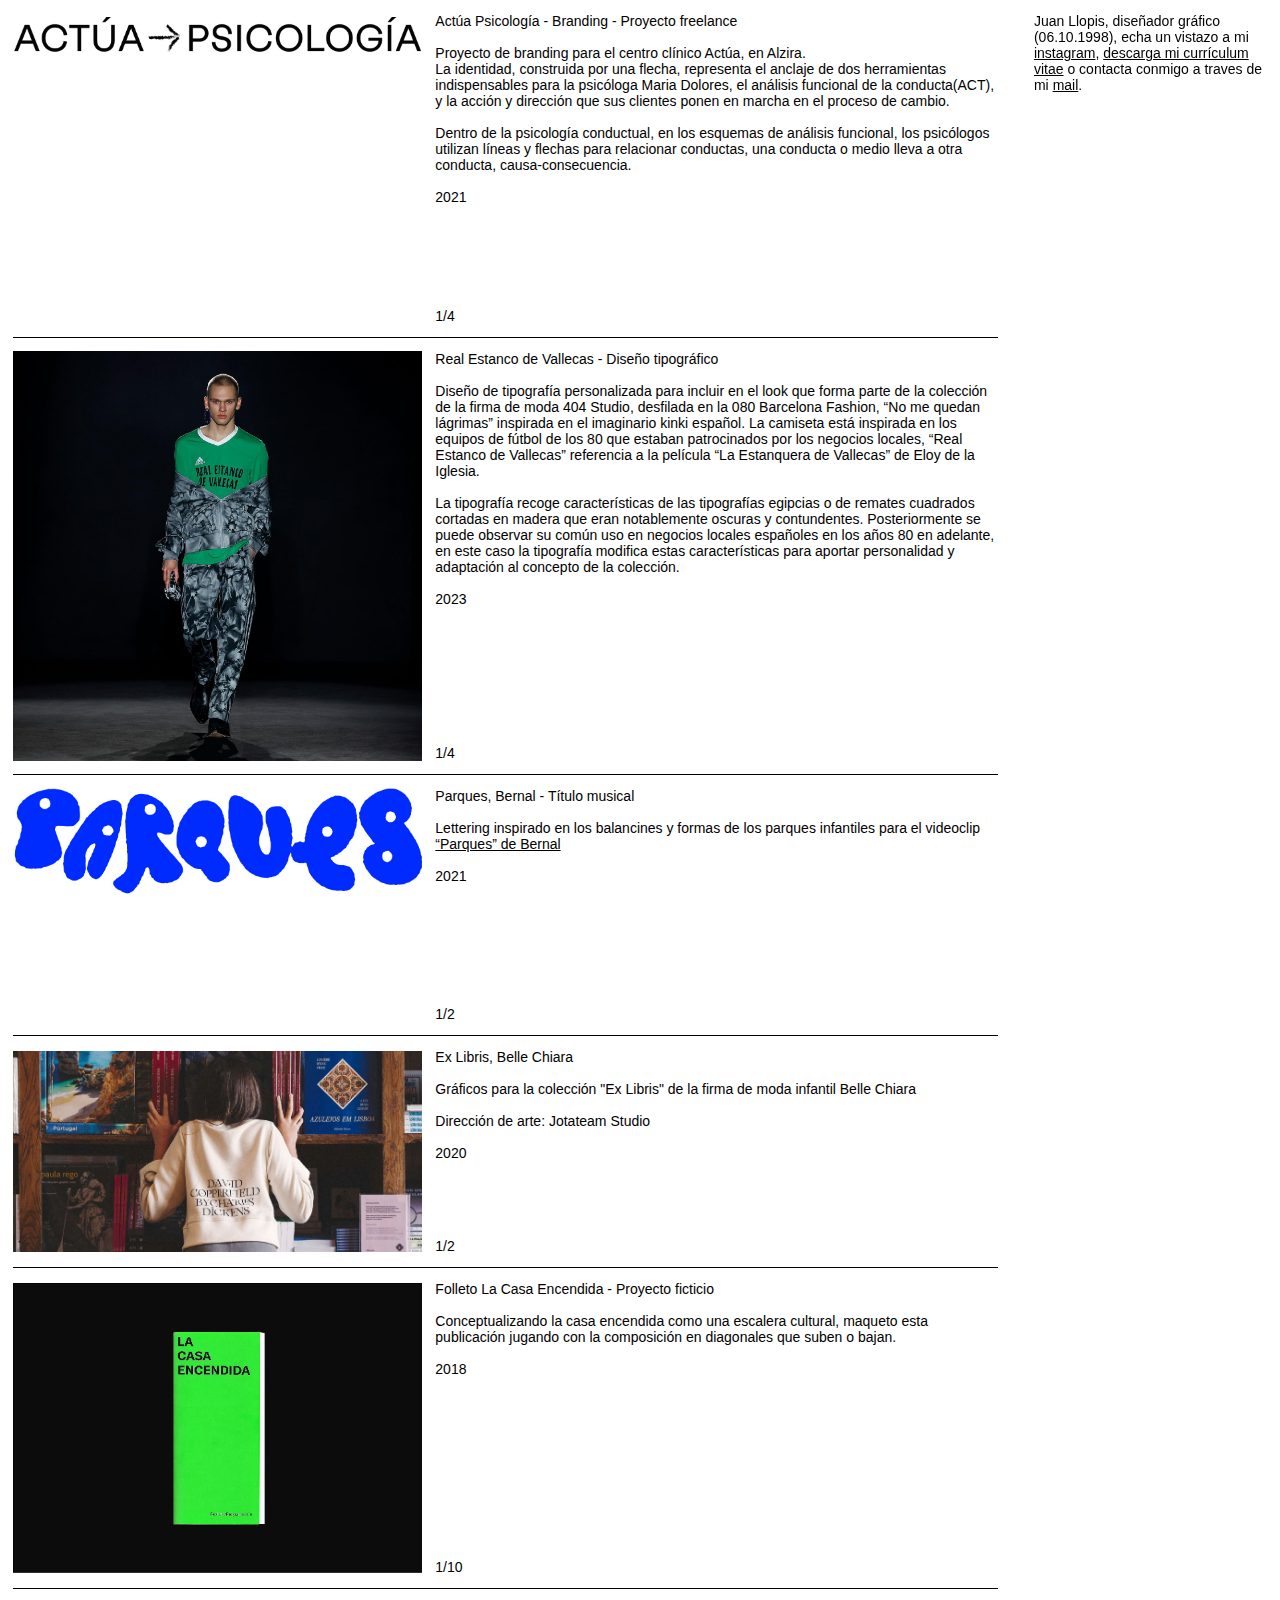
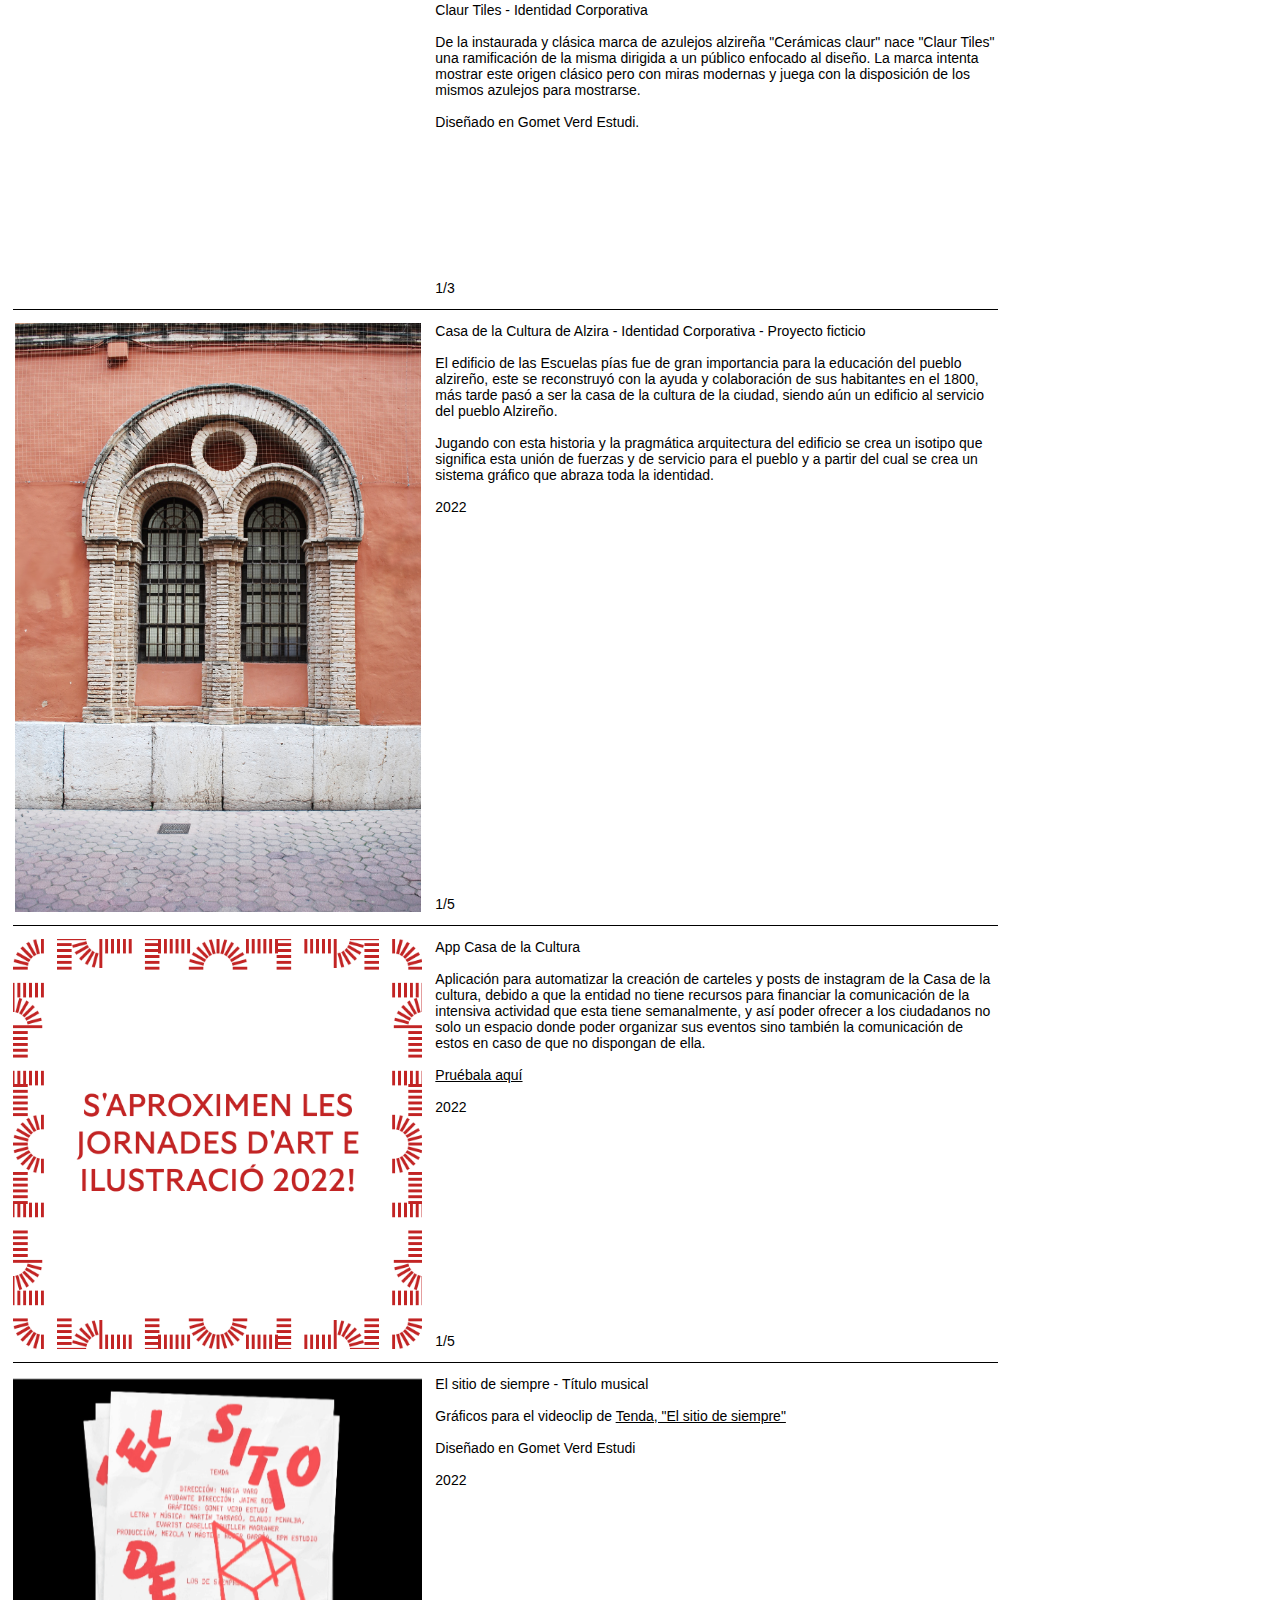
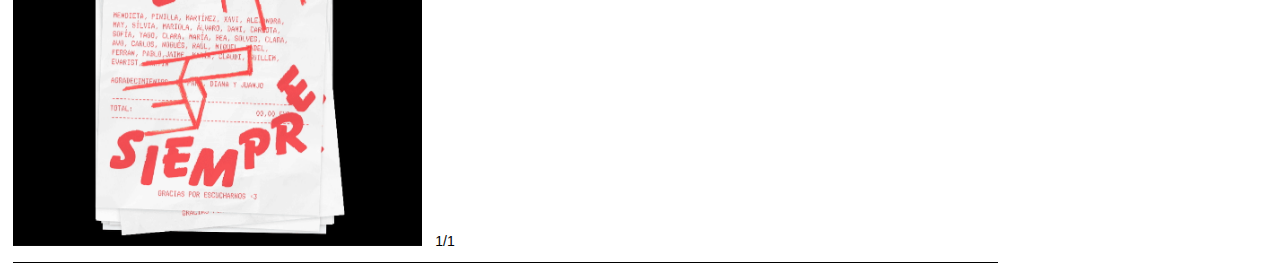
==== commit b22f1995: "Add files via upload" ====
--- a/index.html
+++ b/index.html
@@ -3,7 +3,7 @@
 <head>
 	<meta charset="utf-8" />
 	<title>Juan Llopis</title>
-	<link rel="home" href="http://jacobwise.co.uk/" />
+	<link rel="home" href="" />
 
 	<link rel="stylesheet" href="/Style Sheets/main.css">
 	<link rel="shortcut icon" type="image/png" href="/assets/"/>
@@ -20,7 +20,8 @@
 
 		<main id="content" role="main">
     <header style="padding-left: 3%;" class="header col-2">
-        
+        <!-- <button>ENGLISH</button>
+        <button>SPAÑOL</button> -->
         <p>
             Juan Llopis, diseñador gráfico (06.10.1998), echa un vistazo a mi <a href="https://www.instagram.com/juantte.d/">instagram</a>, <a href="assets/cvjuanllopis.pdf">descarga mi currículum vitae</a> o contacta conmigo a traves de mi <a href="mailto:juantte@gmail.com">mail</a>.<br>
             <br>
@@ -48,6 +49,29 @@
                     <div class="text__count"></div>
                 </div>
             </div>
+            <!--k-->
+
+            <div class="work__border col-7"></div>        
+
+            <div class="row entry" style="position: relative">
+
+                <div class="col-3">                        
+                
+                    <div class="slider slick-slider" data-id="slider--426" style="height: 32vw">                                          <div class="slider__slide" style="background-image: url('/assets/4042.jpeg')"></div>        <div class="slider__slide" style="background-image: url('/assets/4041.jpeg')"></div>        <div class="slider__slide" style="background-image: url('/assets/4043.jpg')"></div>  <div class="slider__slide" style="background-image: url('/assets/4044.jpg')"></div>                                </div>
+                
+                </div>
+                    
+                <div class="col-4 text">Real Estanco de Vallecas - Diseño tipográfico<br>
+                    <br><p>Diseño de tipografía personalizada para incluir en el look que forma parte de la colección de la firma de moda 404 Studio, desfilada en la 080 Barcelona Fashion, “No me quedan lágrimas” inspirada en el imaginario kinki español. La camiseta está inspirada en los equipos de fútbol de los 80 que estaban patrocinados por los negocios locales, “Real Estanco de Vallecas” referencia a la película “La Estanquera de Vallecas” de Eloy de la Iglesia. </a></p>
+                    <br><p> La tipografía recoge características de las tipografías egipcias o de remates cuadrados cortadas en madera que eran notablemente oscuras y contundentes. Posteriormente se puede observar su común uso en negocios locales españoles en los años 80 en adelante, en este caso la tipografía modifica estas características para aportar personalidad y adaptación al concepto de la colección.</a></p>
+                    <br><p>2023</a></p>
+                                    
+                                    <div class="text__count"></div>
+                                </div>
+                            </div>
+
+            <!-- k -->
+
             <div class="work__border col-7"></div>        
             <div class="row entry" style="position: relative">
                 
@@ -68,8 +92,13 @@
                     <div class="text__count"></div>
                 </div>
             </div>
-            <div class="work__border col-7"></div>        
-            <div class="row entry" style="position: relative">
+            <div class="work__border col-7"></div>   
+            
+            
+
+            
+            <div class="row entry" style="position: relative">
+        
                 
                 <div class="col-3">                        
 
@@ -86,7 +115,9 @@
                     <div class="text__count"></div>
                 </div>
             </div>
-            <div class="work__border col-7"></div>        
+            
+            <div class="work__border col-7"></div> 
+
             <div class="row entry" style="position: relative">
                 
                 <div class="col-3">                        
@@ -103,8 +134,86 @@
                     <div class="text__count"></div>
                 </div>
             </div>
-            <div class="work__border col-7"></div>        
-            <div class="row entry" style="position: relative">
+
+            <!-- final -->
+            <div class="work__border col-7"></div>
+                            
+            <div class="row entry" style="position: relative">
+                
+                <div class="col-3">                        
+
+                        <div class="slider slick-slider" data-id="slider--448" style="height:23vw">                                <div class="slider__slide" style="background-image: url('/assets/ct2.gif')"></div>                  <div class="slider__slide" style="background-image: url('/assets/claur1.jpg')"></div>              <div class="slider__slide" style="background-image: url('assets/claur2.jpg')"></div>                                                                                                 </div>
+                </div>
+                    
+                <div class="col-4 text">Claur Tiles - Identidad Corporativa<br>
+                    <br><p>De la instaurada y clásica marca de azulejos alzireña "Cerámicas claur" nace "Claur Tiles" una ramificación de la misma dirigida a un público enfocado al diseño. La marca intenta mostrar este origen clásico pero con miras modernas y juega con la disposición de los mismos azulejos para mostrarse. </p>
+<p><br /></p>
+<p>Diseñado en Gomet Verd Estudi.
+</p>
+                    
+                    
+                    <div class="text__count"></div>
+                </div>
+            </div>
+            <div class="work__border col-7"></div>        
+            <div class="row entry" style="position: relative">
+                
+                <div class="col-3">                        
+
+                        <div class="slider slick-slider" data-id="slider--437" style="height:46vw">         <div class="slider__slide" style="background-image: url('/assets/cultura001@0.5x.jpg')"></div>     <div class="slider__slide" style="background-image: url('/assets/cultura02@0.5x.jpg')"></div>                 <div class="slider__slide" style="background-image: url('/assets/cultura5@0.5x@0.5x.jpg')"></div>                                <div class="slider__slide" style="background-image: url('assets/cultura2@0.5x@0.5x.jpg')"></div>     <div class="slider__slide" style="background-image: url('assets/cultura4@0.5x.jpg')"></div>                    </div>
+                </div>
+                    
+                <div class="col-4 text">Casa de la Cultura de Alzira - Identidad Corporativa - Proyecto ficticio<br>
+                    <br><p>El edificio de las Escuelas pías fue de gran importancia para la educación del pueblo alzireño, este se reconstruyó con la ayuda y colaboración de sus habitantes en el 1800,  más tarde pasó a ser la casa de la cultura de la ciudad, siendo aún un edificio al servicio del pueblo Alzireño.</p>
+                    <br><p>Jugando con esta historia y la pragmática arquitectura del edificio se crea un isotipo que significa esta unión de fuerzas y de servicio para el pueblo y a partir del cual se crea un sistema gráfico que abraza toda la identidad.</p>
+
+</p>
+<p><br /></p>
+<p>2022
+</p>
+<div class="text__count"></div>
+</div>
+</div>
+<div class="work__border col-7"></div>        
+<div class="row entry" style="position: relative">
+
+                    <div class="col-3">                        
+
+                        <div class="slider slick-slider" data-id="slider--426" style="height: 32vw">                                <div class="slider__slide" style="background-image: url('/assets/cultura.gif')"></div>        <div class="slider__slide" style="background-image: url('/assets/spreads.gif')"></div>                        <div class="slider__slide" style="background-image: url('/assets/culturapp1.jpg')"></div>                                <div class="slider__slide" style="background-image: url('/assets/culturapp2.jpg')"></div>                                <div class="slider__slide" style="background-image: url('/assets/culturapp3.jpg')"></div>               </div>
+                    </div>
+    
+<div class="col-4 text">App Casa de la Cultura<br>    
+    <br><p>Aplicación para automatizar la creación de carteles y posts de instagram de la Casa de la cultura, debido a que la entidad no tiene recursos para financiar la comunicación de la intensiva actividad que esta tiene semanalmente, y así poder ofrecer a los ciudadanos no solo un espacio donde poder organizar sus eventos sino también la comunicación de estos en caso de que no dispongan de ella.</a></p>
+    <br><p><a href="https://juantte.github.io/casaculturasystem.github.io/index.html">Pruébala aquí</a></p>
+    
+
+<p><br />2022</p>
+                    
+                    <div class="text__count"></div>
+                </div>
+            </div>
+            <div class="work__border col-7"></div>        
+            <div class="row entry" style="position: relative">
+                
+                <div class="col-3">                        
+
+                        <div class="slider slick-slider" data-id="slider--426" style="height: 37vw">                                <div class="slider__slide" style="background-image: url('/assets/tenda.gif')"></div>                                                        </div>
+                </div>
+                    
+                <div class="col-4 text">El sitio de siempre - Título musical<br>
+                    <br><p>Gráficos para el videoclip de <a href="https://www.youtube.com/watch?v=_NTsh6kMvJc">Tenda, "El sitio de siempre"</a></p>
+                    <br><p>Diseñado en Gomet Verd Estudi</a></p>
+                    
+
+<p><br />2022</p>
+
+<div class="text__count"></div>
+</div>
+</div>
+<div class="work__border col-7"></div>        
+
+
+<!-- <div class="row entry" style="position: relative">
                 
                 <div class="col-3">                        
 
@@ -121,81 +230,10 @@
                     <div class="text__count"></div>
                 </div>
             </div>
-            <div class="work__border col-7"></div>        
-            <div class="row entry" style="position: relative">
-                
-                <div class="col-3">                        
-
-                        <div class="slider slick-slider" data-id="slider--448" style="height:23vw">                                <div class="slider__slide" style="background-image: url('/assets/claur1.jpg')"></div>                  <div class="slider__slide" style="background-image: url('/assets/claur3.jpg')"></div>              <div class="slider__slide" style="background-image: url('assets/claur2.jpg')"></div>                                                                                                 </div>
-                </div>
-                    
-                <div class="col-4 text">Claur Tiles - Identidad Corporativa<br>
-                    <br><p>De la instaurada y clásica marca de azulejos alzireña "Cerámicas claur" nace "Claur Tiles" una ramificación de la misma dirigida a un público enfocado al diseño. La marca intenta mostrar este origen clásico pero con miras modernas y juega con la disposición de los mismos azulejos para mostrarse </p>
-<p><br /></p>
-<p>Diseñado en Gomet Verd Estudi.
-</p>
-                    
-                    
-                    <div class="text__count"></div>
-                </div>
-            </div>
-            <div class="work__border col-7"></div>        
-            <div class="row entry" style="position: relative">
-                
-                <div class="col-3">                        
-
-                        <div class="slider slick-slider" data-id="slider--437" style="height:46vw">         <div class="slider__slide" style="background-image: url('/assets/cultura001@0.5x.jpg')"></div>     <div class="slider__slide" style="background-image: url('/assets/cultura02@0.5x.jpg')"></div>                 <div class="slider__slide" style="background-image: url('/assets/cultura5@0.5x@0.5x.jpg')"></div>                                <div class="slider__slide" style="background-image: url('assets/cultura2@0.5x@0.5x.jpg')"></div>     <div class="slider__slide" style="background-image: url('assets/cultura4@0.5x.jpg')"></div>                    </div>
-                </div>
-                    
-                <div class="col-4 text">Casa de la Cultura de Alzira - Identidad Corporativa - Proyecto ficticio<br>
-                    <br><p>El edificio de las Escuelas pías fue de gran importancia para la educación del pueblo alzireño, este se reconstruyó con la ayuda y colaboración de sus habitantes en el 1800,  más tarde pasó a ser la casa de la cultura de la ciudad, siendo aún un edificio al servicio del pueblo Alzireño.</p>
-                    <br><p>Jugando con esta historia y la pragmática arquitectura del edificio se crea un isotipo que significa esta unión de fuerzas y de servicio para el pueblo y a partir del cual se crea un sistema gráfico que abraza toda la identidad.</p>
-
-</p>
-<p><br /></p>
-<p>2022
-</p>
-<div class="text__count"></div>
-</div>
-</div>
-<div class="work__border col-7"></div>        
-<div class="row entry" style="position: relative">
-
-                    <div class="col-3">                        
-
-                        <div class="slider slick-slider" data-id="slider--426" style="height: 32vw">                                <div class="slider__slide" style="background-image: url('/assets/cultura.gif')"></div>        <div class="slider__slide" style="background-image: url('/assets/spreads.gif')"></div>                        <div class="slider__slide" style="background-image: url('/assets/culturapp1.jpg')"></div>                                <div class="slider__slide" style="background-image: url('/assets/culturapp2.jpg')"></div>                                <div class="slider__slide" style="background-image: url('/assets/culturapp3.jpg')"></div>               </div>
-                    </div>
-    
-<div class="col-4 text">App Casa de la Cultura<br>    
-    <br><p>Aplicación para automatizar la creación de carteles y posts de instagram de la Casa de la cultura, debido a que la entidad no tiene recursos para financiar la comunicación de la intensiva actividad que esta tiene semanalmente, y así poder ofrecer a los ciudadanos no solo un espacio donde poder organizar sus eventos sino también la comunicación de estos en caso de que no dispongan de ella.</a></p>
-    <br><p><a href="https://juantte.github.io/casaculturasystem.github.io/index.html">Pruébala aquí</a></p>
-    
-
-<p><br />2022</p>
-                    
-                    <div class="text__count"></div>
-                </div>
-            </div>
-            <div class="work__border col-7"></div>        
-            <div class="row entry" style="position: relative">
-                
-                <div class="col-3">                        
-
-                        <div class="slider slick-slider" data-id="slider--426" style="height: 37vw">                                <div class="slider__slide" style="background-image: url('/assets/tenda.gif')"></div>                                                        </div>
-                </div>
-                    
-                <div class="col-4 text">El sitio de siempre - Título musical<br>
-                    <br><p>Gráficos para el videoclip de <a href="https://www.youtube.com/watch?v=_NTsh6kMvJc">Tenda, "El sitio de siempre"</a></p>
-                    <br><p>Diseñado en Gomet Verd Estudi</a></p>
-                    
-
-<p><br />2022</p>
-
-<div class="text__count"></div>
-</div>
-</div>
-<div class="work__border col-7"></div>        
-<!-- <div class="row entry" style="position: relative">
+            <div class="work__border col-7"></div>         -->
+
+
+            <!-- <div class="row entry" style="position: relative">
 
 <div class="col-3">                        
 
@@ -213,22 +251,8 @@
             <div class="work__border col-7"></div>
     </div>  -->
 
-<div class="row entry" style="position: relative">
-
-<div class="col-3">                        
-
-        <div class="slider slick-slider" data-id="slider--426" style="height: 32vw">                                          <div class="slider__slide" style="background-image: url('/assets/4042.jpeg')"></div>        <div class="slider__slide" style="background-image: url('/assets/4041.jpeg')"></div>        <div class="slider__slide" style="background-image: url('/assets/4043.jpg')"></div>  <div class="slider__slide" style="background-image: url('/assets/4044.jpg')"></div>                                </div>
-</div>
-    
-<div class="col-4 text">Real Estanco de Vallecas - Diseño tipográfico<br>
-    <br><p>Diseño de tipografía personalizada para incluir en el look que forma parte de la colección de la firma de moda 404 Studio, desfilada en la 080 Barcelona Fashion, “No me quedan lágrimas” inspirada en el imaginario kinki español. La camiseta está inspirada en los equipos de fútbol de los 80 que estaban patrocinados por los negocios locales, “Real Estanco de Vallecas” referencia a la película “La Estanquera de Vallecas” de Eloy de la Iglesia. </a></p>
-    <br><p> La tipografía recoge características de las tipografías egipcias o de remates cuadrados cortadas en madera que eran notablemente oscuras y contundentes. Posteriormente se puede observar su común uso en negocios locales españoles en los años 80 en adelante, en este caso la tipografía modifica estas características para aportar personalidad y adaptación al concepto de la colección.</a></p>
-    <br><p>2023</a></p>
-                    
-                    <div class="text__count"></div>
-                </div>
-            </div>
-            <div class="work__border col-7"></div>
+    
+    
     </div> 
 
     
@@ -264,4 +288,4 @@
 	
 
 </body>
-</html>
+</html>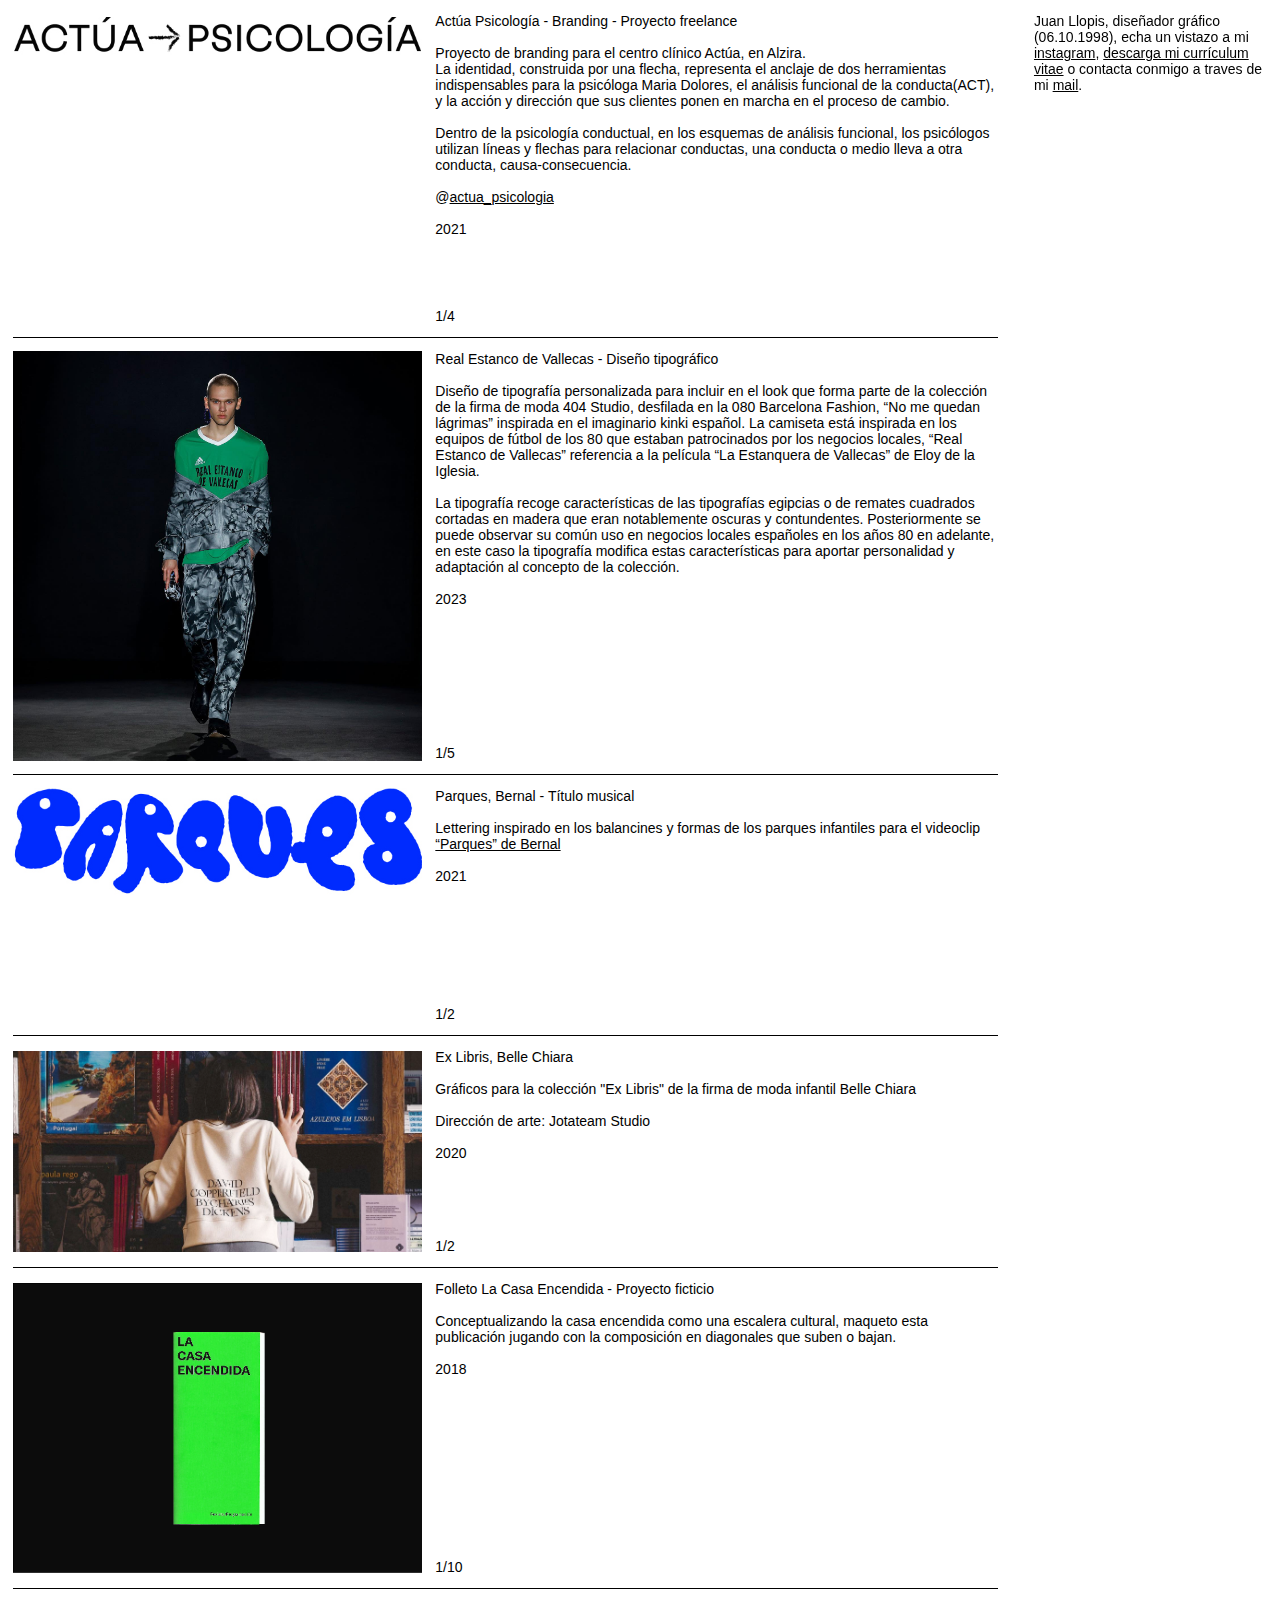
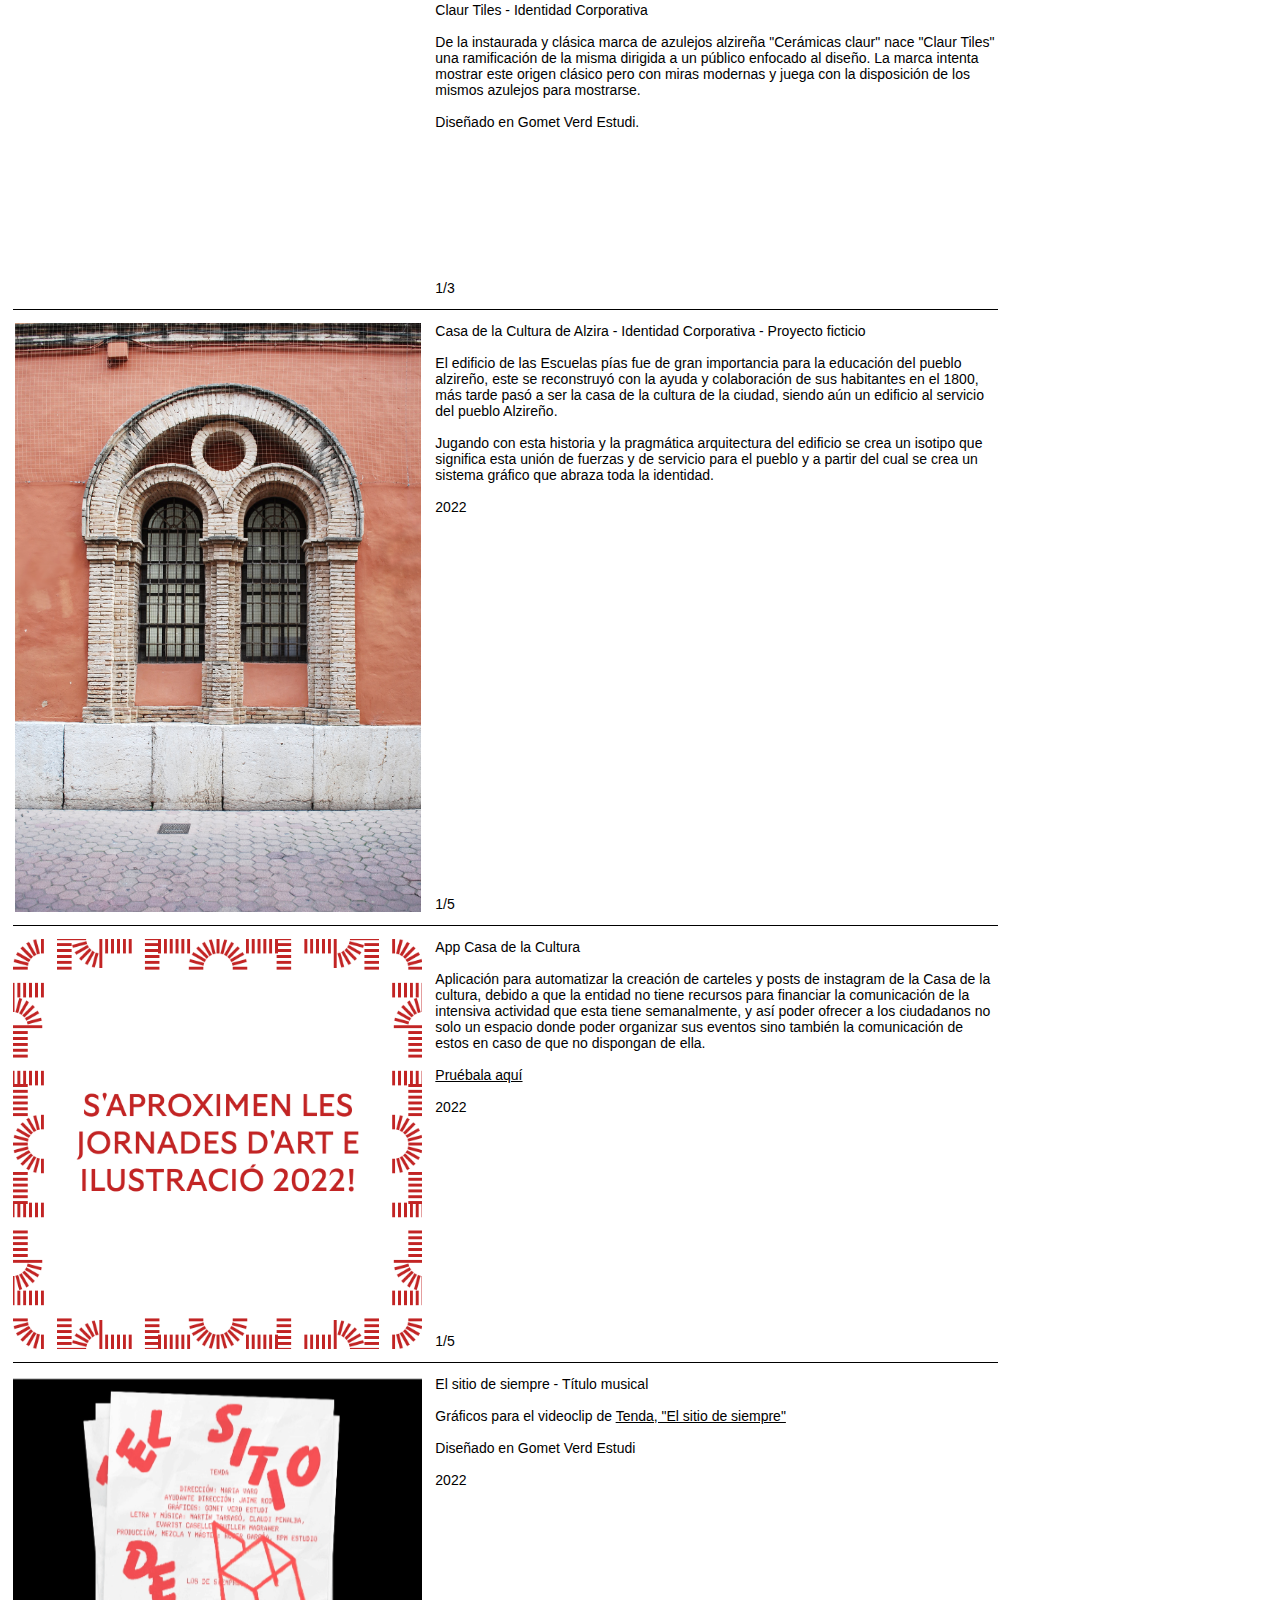
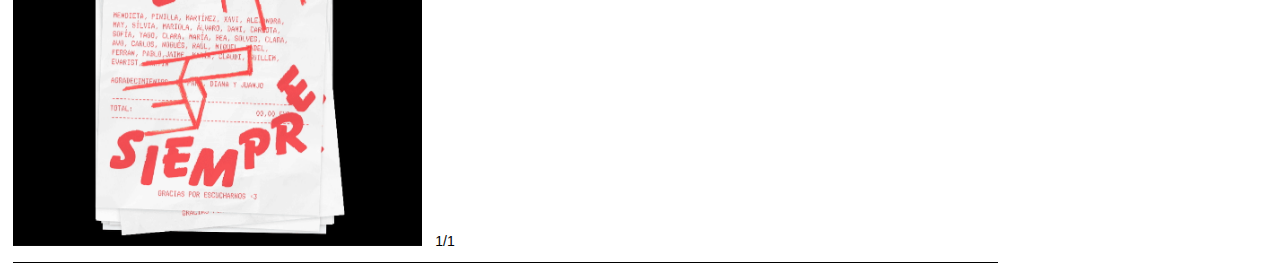
==== commit 1e745db5: "index.html" ====
--- a/index.html
+++ b/index.html
@@ -23,7 +23,7 @@
         <!-- <button>ENGLISH</button>
         <button>SPAÑOL</button> -->
         <p>
-            Juan Llopis, diseñador gráfico (06.10.1998), echa un vistazo a mi <a href="https://www.instagram.com/juantte.d/">instagram</a>, <a href="assets/cvjuanllopis.pdf">descarga mi currículum vitae</a> o contacta conmigo a traves de mi <a href="mailto:juantte@gmail.com">mail</a>.<br>
+            Juan Llopis, diseñador gráfico (06.10.1998), echa un vistazo a mi <a href="https://www.instagram.com/juantte.d/">instagram</a>, <a href="assets/Currículum_Vitae_JuanLlopisFabra.pdf">descarga mi currículum vitae</a> o contacta conmigo a traves de mi <a href="mailto:juantte@gmail.com">mail</a>.<br>
             <br>
         </p>
 
@@ -43,6 +43,8 @@
                     <br><p>Dentro de la psicología conductual, en los esquemas de análisis funcional, los psicólogos utilizan líneas y flechas para relacionar conductas, una conducta o medio lleva a otra conducta, causa-consecuencia.
                     </p>
                     <p><br /></p>
+                    @<a href="https://www.instagram.com/actua_psicologia/?hl=es">actua_psicologia</a>
+                    <p><br /></p>
                     <p>2021</p>
                     
                     
@@ -57,7 +59,7 @@
 
                 <div class="col-3">                        
                 
-                    <div class="slider slick-slider" data-id="slider--426" style="height: 32vw">                                          <div class="slider__slide" style="background-image: url('/assets/4042.jpeg')"></div>        <div class="slider__slide" style="background-image: url('/assets/4041.jpeg')"></div>        <div class="slider__slide" style="background-image: url('/assets/4043.jpg')"></div>  <div class="slider__slide" style="background-image: url('/assets/4044.jpg')"></div>                                </div>
+                    <div class="slider slick-slider" data-id="slider--426" style="height: 32vw">                                          <div class="slider__slide" style="background-image: url('/assets/4042.jpeg')"></div>        <div class="slider__slide" style="background-image: url('/assets/4041.jpeg')"></div>        <div class="slider__slide" style="background-image: url('/assets/4043.jpg')"></div>   <div class="slider__slide" style="background-image: url('/assets/4045.png')"></div> <div class="slider__slide" style="background-image: url('/assets/4044.jpg')"></div>                                </div>
                 
                 </div>
                     
@@ -142,7 +144,7 @@
                 
                 <div class="col-3">                        
 
-                        <div class="slider slick-slider" data-id="slider--448" style="height:23vw">                                <div class="slider__slide" style="background-image: url('/assets/ct2.gif')"></div>                  <div class="slider__slide" style="background-image: url('/assets/claur1.jpg')"></div>              <div class="slider__slide" style="background-image: url('assets/claur2.jpg')"></div>                                                                                                 </div>
+                        <div class="slider slick-slider" data-id="slider--448" style="height:23vw">                                <div class="slider__slide" style="background-image: url('/assets/ct2.gif')"></div>                  <div class="slider__slide" style="background-image: url('/assets/claur1.jpg')"></div>              <div class="slider__slide" style="background-image: url('assets/claur3.jpg')"></div>                                                                                                 </div>
                 </div>
                     
                 <div class="col-4 text">Claur Tiles - Identidad Corporativa<br>
@@ -288,4 +290,4 @@
 	
 
 </body>
-</html>+</html>
